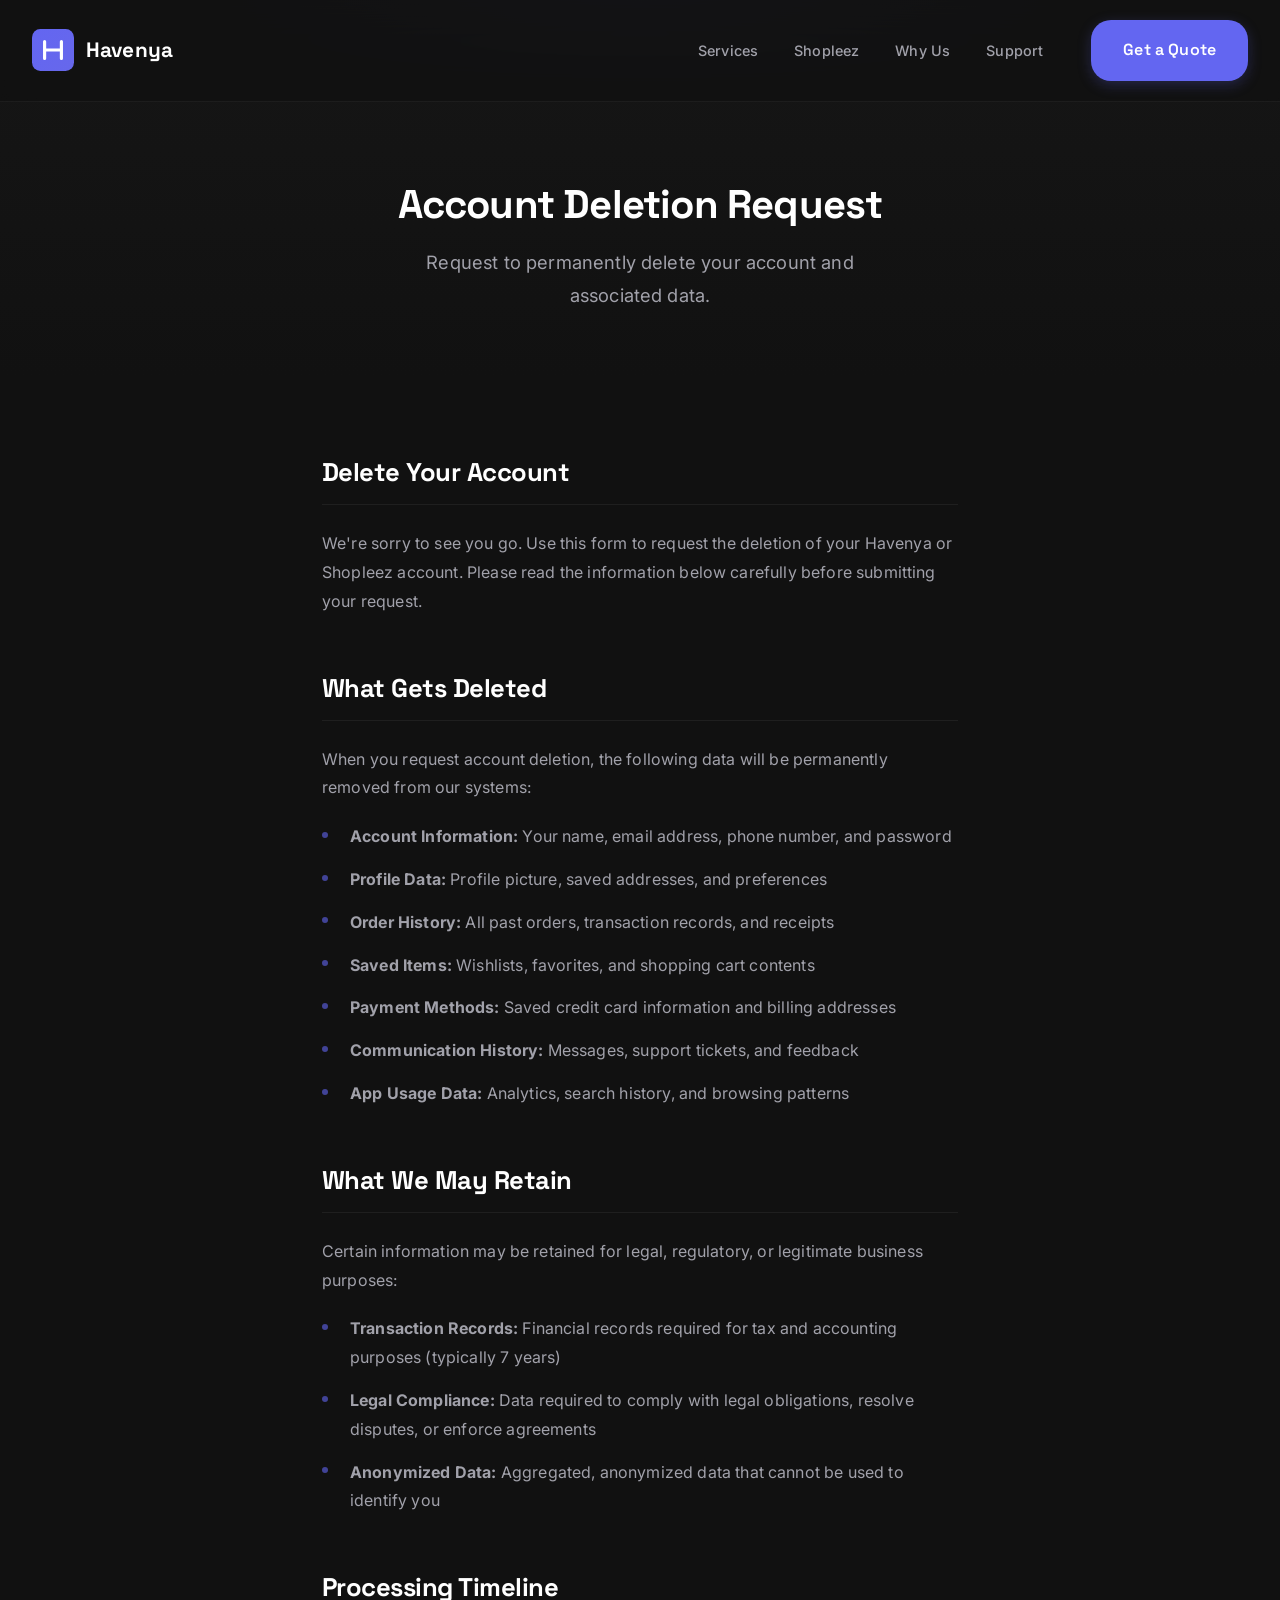
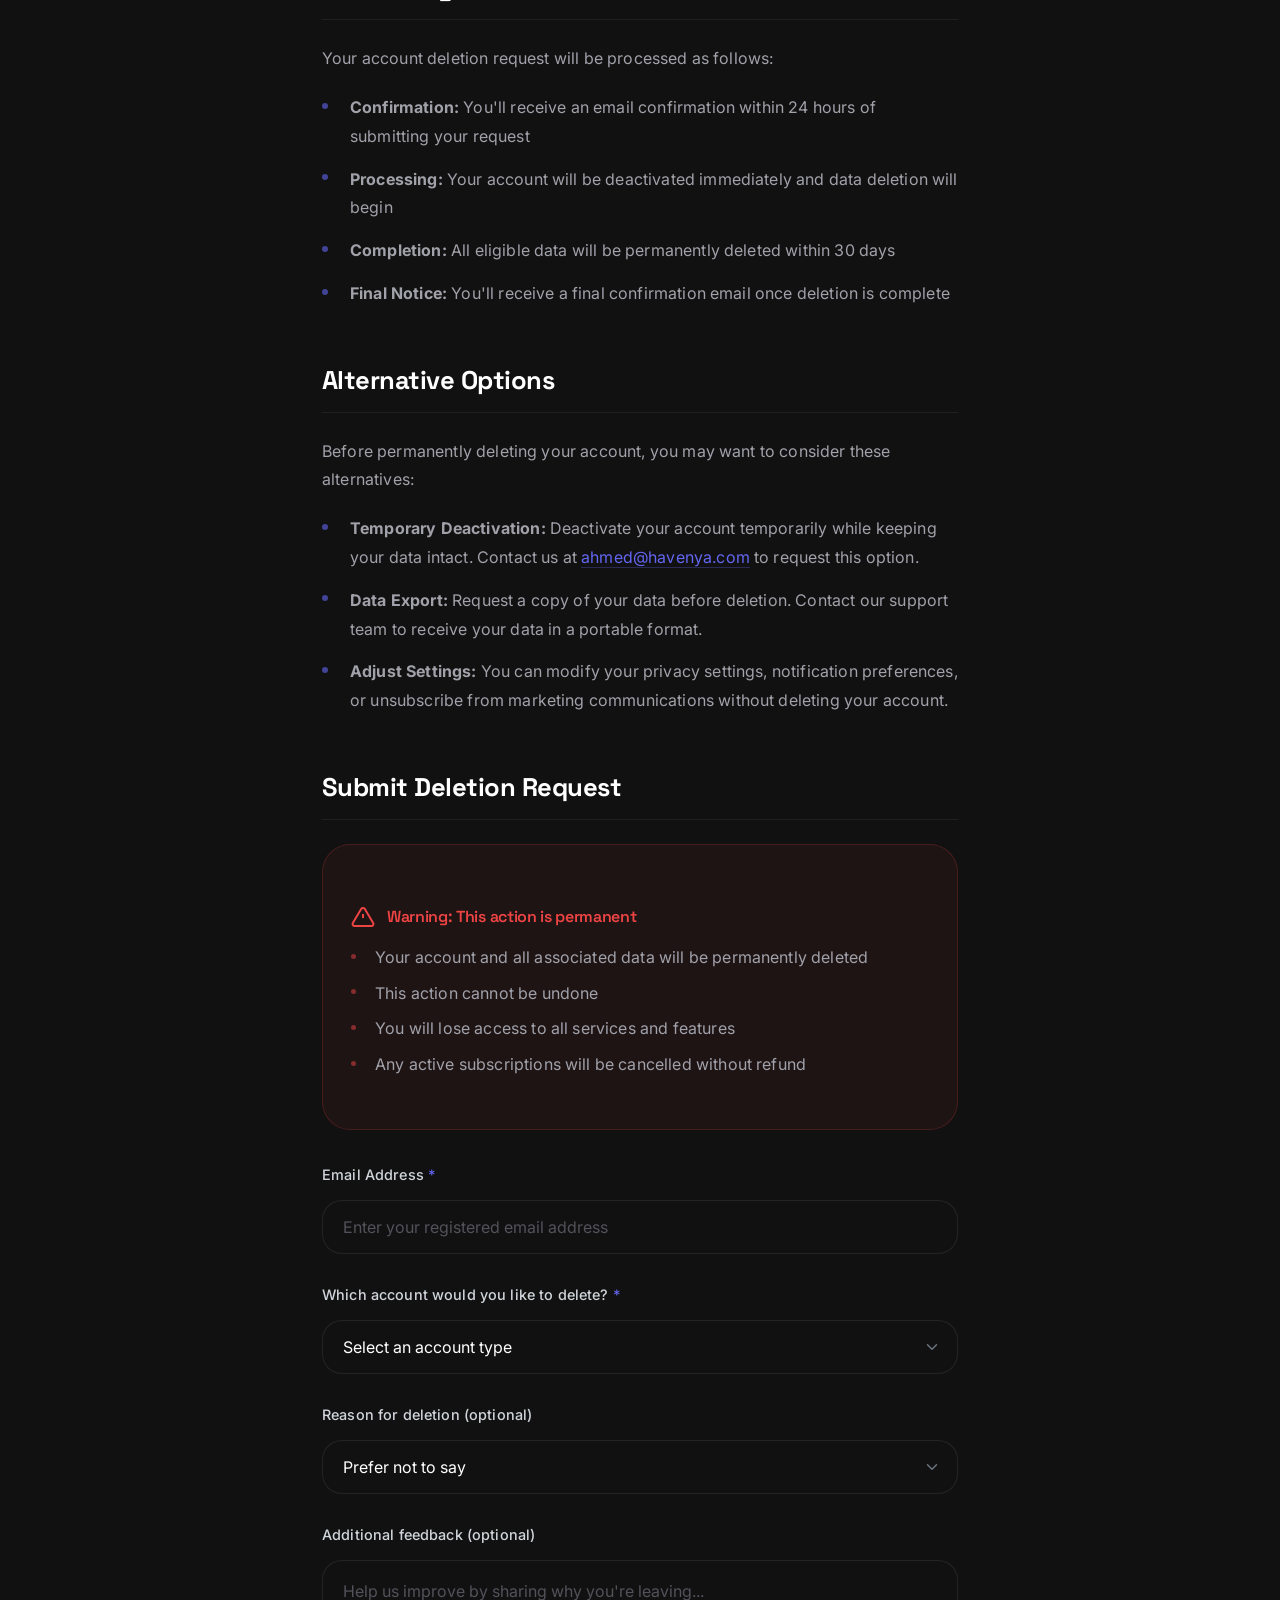
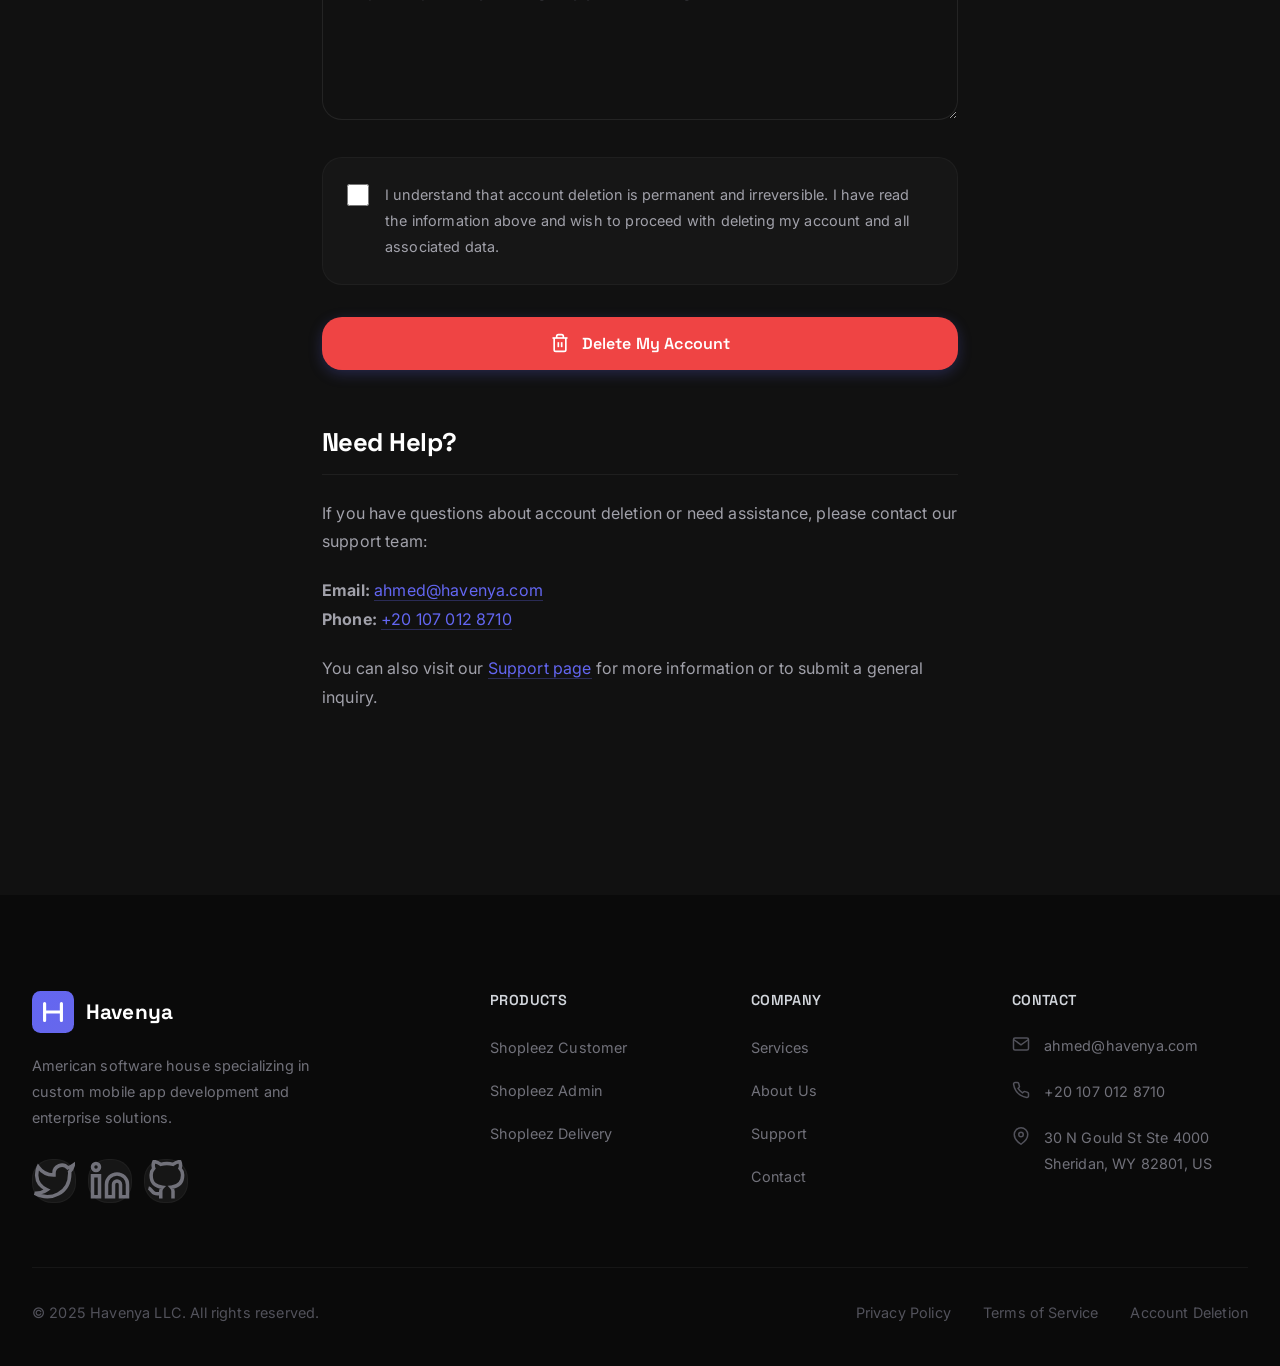
==== account-deletion.html @ 18d8fd51 "Initial commit: Havenya landing page - Homepage with hero, services, Shopleez showcase, testimonials" ====
<!DOCTYPE html>
<html lang="en">
<head>
  <meta charset="UTF-8">
  <meta name="viewport" content="width=device-width, initial-scale=1.0">
  <meta http-equiv="X-UA-Compatible" content="IE=edge">

  <!-- Primary Meta Tags -->
  <title>Account Deletion - Havenya LLC</title>
  <meta name="title" content="Account Deletion - Havenya LLC">
  <meta name="description" content="Request deletion of your Havenya or Shopleez account. Learn what data will be deleted and how to submit your request.">
  <meta name="robots" content="index, follow">

  <!-- Open Graph / Facebook -->
  <meta property="og:type" content="website">
  <meta property="og:url" content="https://havenya.com/account-deletion.html">
  <meta property="og:title" content="Account Deletion - Havenya LLC">
  <meta property="og:description" content="Request deletion of your Havenya or Shopleez account.">

  <!-- Favicon -->
  <link rel="icon" type="image/svg+xml" href="data:image/svg+xml,<svg xmlns='http://www.w3.org/2000/svg' viewBox='0 0 100 100'><text y='.9em' font-size='90'>H</text></svg>">

  <!-- Fonts -->
  <link rel="preconnect" href="https://fonts.googleapis.com">
  <link rel="preconnect" href="https://fonts.gstatic.com" crossorigin>
  <link href="https://fonts.googleapis.com/css2?family=Inter:wght@400;500;600&family=Space+Grotesk:wght@500;600;700&display=swap" rel="stylesheet">

  <!-- Stylesheets -->
  <link rel="stylesheet" href="css/styles.css">
  <link rel="stylesheet" href="css/responsive.css">
</head>
<body>
  <!-- Navigation -->
  <nav class="navbar" role="navigation" aria-label="Main navigation">
    <div class="container">
      <a href="/" class="navbar-logo" aria-label="Havenya Home">
        <svg viewBox="0 0 40 40" fill="none" xmlns="http://www.w3.org/2000/svg" aria-hidden="true">
          <rect width="40" height="40" rx="8" fill="url(#logo-gradient)"/>
          <path d="M12 12V28M12 20H28M28 12V28" stroke="white" stroke-width="3" stroke-linecap="round"/>
          <defs>
            <linearGradient id="logo-gradient" x1="0" y1="0" x2="40" y2="40">
              <stop stop-color="#6366f1"/>
              <stop offset="1" stop-color="#f59e0b"/>
            </linearGradient>
          </defs>
        </svg>
        Havenya
      </a>

      <button class="navbar-toggle" aria-label="Toggle menu" aria-expanded="false">
        <span></span>
        <span></span>
        <span></span>
      </button>

      <div class="navbar-menu">
        <ul class="navbar-links">
          <li><a href="index.html#services" class="navbar-link">Services</a></li>
          <li><a href="index.html#shopleez" class="navbar-link">Shopleez</a></li>
          <li><a href="index.html#why-havenya" class="navbar-link">Why Us</a></li>
          <li><a href="support.html" class="navbar-link">Support</a></li>
        </ul>
        <a href="support.html#contact-form" class="btn btn-primary">Get a Quote</a>
      </div>
    </div>
  </nav>

  <!-- Page Header -->
  <header class="page-header">
    <div class="container">
      <h1>Account Deletion Request</h1>
      <p>Request to permanently delete your account and associated data.</p>
    </div>
  </header>

  <!-- Content -->
  <main class="content-page">
    <div class="container" style="max-width: 700px;">
      <section class="content-section">
        <h2>Delete Your Account</h2>
        <p>We're sorry to see you go. Use this form to request the deletion of your Havenya or Shopleez account. Please read the information below carefully before submitting your request.</p>
      </section>

      <section class="content-section">
        <h2>What Gets Deleted</h2>
        <p>When you request account deletion, the following data will be permanently removed from our systems:</p>
        <ul>
          <li><strong>Account Information:</strong> Your name, email address, phone number, and password</li>
          <li><strong>Profile Data:</strong> Profile picture, saved addresses, and preferences</li>
          <li><strong>Order History:</strong> All past orders, transaction records, and receipts</li>
          <li><strong>Saved Items:</strong> Wishlists, favorites, and shopping cart contents</li>
          <li><strong>Payment Methods:</strong> Saved credit card information and billing addresses</li>
          <li><strong>Communication History:</strong> Messages, support tickets, and feedback</li>
          <li><strong>App Usage Data:</strong> Analytics, search history, and browsing patterns</li>
        </ul>
      </section>

      <section class="content-section">
        <h2>What We May Retain</h2>
        <p>Certain information may be retained for legal, regulatory, or legitimate business purposes:</p>
        <ul>
          <li><strong>Transaction Records:</strong> Financial records required for tax and accounting purposes (typically 7 years)</li>
          <li><strong>Legal Compliance:</strong> Data required to comply with legal obligations, resolve disputes, or enforce agreements</li>
          <li><strong>Anonymized Data:</strong> Aggregated, anonymized data that cannot be used to identify you</li>
        </ul>
      </section>

      <section class="content-section">
        <h2>Processing Timeline</h2>
        <p>Your account deletion request will be processed as follows:</p>
        <ul>
          <li><strong>Confirmation:</strong> You'll receive an email confirmation within 24 hours of submitting your request</li>
          <li><strong>Processing:</strong> Your account will be deactivated immediately and data deletion will begin</li>
          <li><strong>Completion:</strong> All eligible data will be permanently deleted within 30 days</li>
          <li><strong>Final Notice:</strong> You'll receive a final confirmation email once deletion is complete</li>
        </ul>
      </section>

      <section class="content-section">
        <h2>Alternative Options</h2>
        <p>Before permanently deleting your account, you may want to consider these alternatives:</p>
        <ul>
          <li><strong>Temporary Deactivation:</strong> Deactivate your account temporarily while keeping your data intact. Contact us at <a href="mailto:ahmed@havenya.com">ahmed@havenya.com</a> to request this option.</li>
          <li><strong>Data Export:</strong> Request a copy of your data before deletion. Contact our support team to receive your data in a portable format.</li>
          <li><strong>Adjust Settings:</strong> You can modify your privacy settings, notification preferences, or unsubscribe from marketing communications without deleting your account.</li>
        </ul>
      </section>

      <!-- Deletion Request Form -->
      <section class="content-section">
        <h2>Submit Deletion Request</h2>

        <div class="form-success" id="deletion-success">
          <svg viewBox="0 0 24 24" fill="none" stroke="currentColor" stroke-width="2" style="width: 48px; height: 48px; margin: 0 auto 1rem;">
            <path d="M22 11.08V12a10 10 0 1 1-5.93-9.14"/>
            <polyline points="22 4 12 14.01 9 11.01"/>
          </svg>
          <h3>Request Submitted Successfully</h3>
          <p>We've received your account deletion request. You'll receive a confirmation email within 24 hours. Your data will be permanently deleted within 30 days.</p>
        </div>

        <form id="deletion-form" action="https://formspree.io/f/your-form-id" method="POST">
          <input type="hidden" name="form_type" value="account_deletion">

          <div class="deletion-warning">
            <h3>
              <svg viewBox="0 0 24 24" fill="none" stroke="currentColor" stroke-width="2" style="width: 24px; height: 24px;" aria-hidden="true">
                <path d="M10.29 3.86L1.82 18a2 2 0 0 0 1.71 3h16.94a2 2 0 0 0 1.71-3L13.71 3.86a2 2 0 0 0-3.42 0z"/>
                <line x1="12" y1="9" x2="12" y2="13"/><line x1="12" y1="17" x2="12.01" y2="17"/>
              </svg>
              Warning: This action is permanent
            </h3>
            <ul>
              <li>Your account and all associated data will be permanently deleted</li>
              <li>This action cannot be undone</li>
              <li>You will lose access to all services and features</li>
              <li>Any active subscriptions will be cancelled without refund</li>
            </ul>
          </div>

          <div class="form-group">
            <label for="deletion-email" class="form-label required">Email Address</label>
            <input type="email" id="deletion-email" name="email" class="form-input" placeholder="Enter your registered email address" required>
            <span class="form-error">Please enter your registered email address</span>
          </div>

          <div class="form-group">
            <label for="deletion-app" class="form-label required">Which account would you like to delete?</label>
            <select id="deletion-app" name="account_type" class="form-select" required>
              <option value="" disabled selected>Select an account type</option>
              <option value="shopleez-customer">Shopleez Customer App</option>
              <option value="shopleez-admin">Shopleez Admin App</option>
              <option value="shopleez-delivery">Shopleez Delivery App</option>
              <option value="all-shopleez">All Shopleez Apps</option>
              <option value="havenya-account">Havenya Client Account</option>
            </select>
            <span class="form-error">Please select an account type</span>
          </div>

          <div class="form-group">
            <label for="deletion-reason" class="form-label">Reason for deletion (optional)</label>
            <select id="deletion-reason" name="reason" class="form-select">
              <option value="" selected>Prefer not to say</option>
              <option value="no-longer-use">I no longer use the service</option>
              <option value="privacy-concerns">Privacy concerns</option>
              <option value="found-alternative">Found a better alternative</option>
              <option value="too-many-emails">Receiving too many emails</option>
              <option value="difficult-to-use">App is difficult to use</option>
              <option value="other">Other reason</option>
            </select>
          </div>

          <div class="form-group">
            <label for="deletion-feedback" class="form-label">Additional feedback (optional)</label>
            <textarea id="deletion-feedback" name="feedback" class="form-textarea" placeholder="Help us improve by sharing why you're leaving..."></textarea>
          </div>

          <div class="deletion-checkbox">
            <input type="checkbox" id="confirm-deletion" name="confirm" required>
            <label for="confirm-deletion">I understand that account deletion is permanent and irreversible. I have read the information above and wish to proceed with deleting my account and all associated data.</label>
          </div>

          <button type="submit" class="btn btn-primary" style="width: 100%; background: var(--color-error);">
            <svg viewBox="0 0 24 24" fill="none" stroke="currentColor" stroke-width="2" style="width: 20px; height: 20px;" aria-hidden="true">
              <polyline points="3 6 5 6 21 6"/><path d="M19 6v14a2 2 0 0 1-2 2H7a2 2 0 0 1-2-2V6m3 0V4a2 2 0 0 1 2-2h4a2 2 0 0 1 2 2v2"/>
              <line x1="10" y1="11" x2="10" y2="17"/><line x1="14" y1="11" x2="14" y2="17"/>
            </svg>
            Delete My Account
          </button>
        </form>
      </section>

      <section class="content-section">
        <h2>Need Help?</h2>
        <p>If you have questions about account deletion or need assistance, please contact our support team:</p>
        <p>
          <strong>Email:</strong> <a href="mailto:ahmed@havenya.com">ahmed@havenya.com</a><br>
          <strong>Phone:</strong> <a href="tel:+201070128710">+20 107 012 8710</a>
        </p>
        <p>You can also visit our <a href="support.html">Support page</a> for more information or to submit a general inquiry.</p>
      </section>
    </div>
  </main>

  <!-- Footer -->
  <footer class="footer" role="contentinfo">
    <div class="container">
      <div class="footer-grid">
        <div class="footer-brand">
          <a href="/" class="navbar-logo">
            <svg viewBox="0 0 40 40" fill="none" xmlns="http://www.w3.org/2000/svg" aria-hidden="true">
              <rect width="40" height="40" rx="8" fill="url(#footer-logo-gradient5)"/>
              <path d="M12 12V28M12 20H28M28 12V28" stroke="white" stroke-width="3" stroke-linecap="round"/>
              <defs>
                <linearGradient id="footer-logo-gradient5" x1="0" y1="0" x2="40" y2="40">
                  <stop stop-color="#6366f1"/>
                  <stop offset="1" stop-color="#f59e0b"/>
                </linearGradient>
              </defs>
            </svg>
            Havenya
          </a>
          <p>American software house specializing in custom mobile app development and enterprise solutions.</p>
          <div class="footer-social">
            <a href="https://twitter.com/havenya" aria-label="Twitter" target="_blank" rel="noopener noreferrer">
              <svg viewBox="0 0 24 24" fill="none" stroke="currentColor" stroke-width="2" aria-hidden="true">
                <path d="M23 3a10.9 10.9 0 0 1-3.14 1.53 4.48 4.48 0 0 0-7.86 3v1A10.66 10.66 0 0 1 3 4s-4 9 5 13a11.64 11.64 0 0 1-7 2c9 5 20 0 20-11.5a4.5 4.5 0 0 0-.08-.83A7.72 7.72 0 0 0 23 3z"/>
              </svg>
            </a>
            <a href="https://linkedin.com/company/havenya" aria-label="LinkedIn" target="_blank" rel="noopener noreferrer">
              <svg viewBox="0 0 24 24" fill="none" stroke="currentColor" stroke-width="2" aria-hidden="true">
                <path d="M16 8a6 6 0 0 1 6 6v7h-4v-7a2 2 0 0 0-2-2 2 2 0 0 0-2 2v7h-4v-7a6 6 0 0 1 6-6z"/>
                <rect x="2" y="9" width="4" height="12"/><circle cx="4" cy="4" r="2"/>
              </svg>
            </a>
            <a href="https://github.com/havenya" aria-label="GitHub" target="_blank" rel="noopener noreferrer">
              <svg viewBox="0 0 24 24" fill="none" stroke="currentColor" stroke-width="2" aria-hidden="true">
                <path d="M9 19c-5 1.5-5-2.5-7-3m14 6v-3.87a3.37 3.37 0 0 0-.94-2.61c3.14-.35 6.44-1.54 6.44-7A5.44 5.44 0 0 0 20 4.77 5.07 5.07 0 0 0 19.91 1S18.73.65 16 2.48a13.38 13.38 0 0 0-7 0C6.27.65 5.09 1 5.09 1A5.07 5.07 0 0 0 5 4.77a5.44 5.44 0 0 0-1.5 3.78c0 5.42 3.3 6.61 6.44 7A3.37 3.37 0 0 0 9 18.13V22"/>
              </svg>
            </a>
          </div>
        </div>

        <div class="footer-column">
          <h4>Products</h4>
          <ul class="footer-links">
            <li><a href="index.html#shopleez">Shopleez Customer</a></li>
            <li><a href="index.html#shopleez">Shopleez Admin</a></li>
            <li><a href="index.html#shopleez">Shopleez Delivery</a></li>
          </ul>
        </div>

        <div class="footer-column">
          <h4>Company</h4>
          <ul class="footer-links">
            <li><a href="index.html#services">Services</a></li>
            <li><a href="index.html#why-havenya">About Us</a></li>
            <li><a href="support.html">Support</a></li>
            <li><a href="support.html#contact-form">Contact</a></li>
          </ul>
        </div>

        <div class="footer-column">
          <h4>Contact</h4>
          <div class="footer-contact-item">
            <svg viewBox="0 0 24 24" fill="none" stroke="currentColor" stroke-width="2" aria-hidden="true">
              <path d="M4 4h16c1.1 0 2 .9 2 2v12c0 1.1-.9 2-2 2H4c-1.1 0-2-.9-2-2V6c0-1.1.9-2 2-2z"/>
              <polyline points="22,6 12,13 2,6"/>
            </svg>
            <a href="mailto:ahmed@havenya.com">ahmed@havenya.com</a>
          </div>
          <div class="footer-contact-item">
            <svg viewBox="0 0 24 24" fill="none" stroke="currentColor" stroke-width="2" aria-hidden="true">
              <path d="M22 16.92v3a2 2 0 0 1-2.18 2 19.79 19.79 0 0 1-8.63-3.07 19.5 19.5 0 0 1-6-6 19.79 19.79 0 0 1-3.07-8.67A2 2 0 0 1 4.11 2h3a2 2 0 0 1 2 1.72 12.84 12.84 0 0 0 .7 2.81 2 2 0 0 1-.45 2.11L8.09 9.91a16 16 0 0 0 6 6l1.27-1.27a2 2 0 0 1 2.11-.45 12.84 12.84 0 0 0 2.81.7A2 2 0 0 1 22 16.92z"/>
            </svg>
            <a href="tel:+201070128710">+20 107 012 8710</a>
          </div>
          <div class="footer-contact-item">
            <svg viewBox="0 0 24 24" fill="none" stroke="currentColor" stroke-width="2" aria-hidden="true">
              <path d="M21 10c0 7-9 13-9 13s-9-6-9-13a9 9 0 0 1 18 0z"/>
              <circle cx="12" cy="10" r="3"/>
            </svg>
            <span>30 N Gould St Ste 4000<br>Sheridan, WY 82801, US</span>
          </div>
        </div>
      </div>

      <div class="footer-bottom">
        <p class="footer-copyright">&copy; 2025 Havenya LLC. All rights reserved.</p>
        <div class="footer-legal">
          <a href="privacy-policy.html">Privacy Policy</a>
          <a href="terms-of-service.html">Terms of Service</a>
          <a href="account-deletion.html">Account Deletion</a>
        </div>
      </div>
    </div>
  </footer>

  <!-- JavaScript -->
  <script src="js/main.js"></script>
</body>
</html>
---- css/styles.css ----
/* ========================================
   Havenya Landing Page - Main Stylesheet
   ======================================== */

/* ----------------------------------------
   CSS Custom Properties (Design System)
   ---------------------------------------- */
:root {
  /* Colors - Dark Theme */
  --color-primary: #111111;
  --color-primary-light: #1a1a1a;
  --color-primary-dark: #0a0a0a;
  --color-surface: #161616;
  --color-surface-elevated: #1e1e1e;
  --color-accent: #6366f1;
  --color-accent-hover: #4f46e5;
  --color-secondary: #f59e0b;
  --color-secondary-hover: #d97706;
  --color-white: #ffffff;
  --color-gray-100: #f3f4f6;
  --color-gray-200: #e5e7eb;
  --color-gray-300: #d1d5db;
  --color-gray-400: #a1a1aa;
  --color-gray-500: #71717a;
  --color-gray-600: #52525b;
  --color-gray-700: #3f3f46;
  --color-gray-800: #27272a;
  --color-success: #10b981;
  --color-error: #ef4444;

  /* Typography */
  --font-heading: 'Space Grotesk', sans-serif;
  --font-body: 'Inter', sans-serif;

  /* Font Sizes - Slightly larger for readability */
  --text-xs: 0.8rem;
  --text-sm: 0.9rem;
  --text-base: 1rem;
  --text-lg: 1.15rem;
  --text-xl: 1.3rem;
  --text-2xl: 1.6rem;
  --text-3xl: 2rem;
  --text-4xl: 2.5rem;
  --text-5xl: 3.25rem;
  --text-6xl: 4rem;

  /* Spacing - More generous */
  --spacing-xs: 0.375rem;
  --spacing-sm: 0.75rem;
  --spacing-md: 1.25rem;
  --spacing-lg: 1.75rem;
  --spacing-xl: 2.5rem;
  --spacing-2xl: 4rem;
  --spacing-3xl: 5.5rem;
  --spacing-4xl: 8rem;
  --spacing-5xl: 10rem;

  /* Border Radius - Softer curves */
  --radius-sm: 0.375rem;
  --radius-md: 0.75rem;
  --radius-lg: 1.25rem;
  --radius-xl: 1.75rem;
  --radius-2xl: 2rem;
  --radius-full: 9999px;

  /* Shadows - Softer, more subtle */
  --shadow-sm: 0 1px 3px 0 rgb(0 0 0 / 0.1);
  --shadow-md: 0 4px 12px -2px rgb(0 0 0 / 0.15);
  --shadow-lg: 0 12px 24px -4px rgb(0 0 0 / 0.2);
  --shadow-xl: 0 24px 48px -8px rgb(0 0 0 / 0.25);
  --shadow-glow: 0 0 60px rgba(99, 102, 241, 0.25);
  --shadow-glow-secondary: 0 0 60px rgba(245, 158, 11, 0.2);

  /* Transitions */
  --transition-fast: 150ms ease;
  --transition-base: 300ms cubic-bezier(0.4, 0, 0.2, 1);
  --transition-slow: 500ms cubic-bezier(0.4, 0, 0.2, 1);

  /* Container */
  --container-max: 1280px;
  --container-padding: 2rem;

  /* Line Heights */
  --leading-tight: 1.25;
  --leading-normal: 1.6;
  --leading-relaxed: 1.8;
}

/* ----------------------------------------
   Reset & Base Styles
   ---------------------------------------- */
*, *::before, *::after {
  box-sizing: border-box;
  margin: 0;
  padding: 0;
}

html {
  scroll-behavior: smooth;
  font-size: 16px;
}

body {
  font-family: var(--font-body);
  font-size: var(--text-base);
  line-height: var(--leading-relaxed);
  color: var(--color-gray-200);
  background-color: var(--color-primary);
  -webkit-font-smoothing: antialiased;
  -moz-osx-font-smoothing: grayscale;
  letter-spacing: 0.01em;
}

img {
  max-width: 100%;
  height: auto;
  display: block;
}

a {
  color: var(--color-accent);
  text-decoration: none;
  transition: color var(--transition-base);
}

a:hover {
  color: var(--color-accent-hover);
}

ul, ol {
  list-style: none;
}

button {
  cursor: pointer;
  font-family: inherit;
  border: none;
  background: none;
}

input, textarea, select {
  font-family: inherit;
  font-size: inherit;
}

h1, h2, h3, h4, h5, h6 {
  font-family: var(--font-heading);
  font-weight: 700;
  line-height: var(--leading-tight);
  color: var(--color-white);
  letter-spacing: -0.02em;
}

/* ----------------------------------------
   Utility Classes
   ---------------------------------------- */
.container {
  width: 100%;
  max-width: var(--container-max);
  margin: 0 auto;
  padding: 0 var(--container-padding);
}

.section {
  padding: var(--spacing-5xl) 0;
  position: relative;
}

.section-dark {
  background-color: var(--color-primary-dark);
}

.section-light {
  background-color: var(--color-surface);
}

.section-gradient {
  background: linear-gradient(180deg, var(--color-primary) 0%, var(--color-surface) 100%);
}

.text-center {
  text-align: center;
}

.text-gradient {
  background: linear-gradient(135deg, var(--color-accent), var(--color-secondary));
  -webkit-background-clip: text;
  -webkit-text-fill-color: transparent;
  background-clip: text;
}

.visually-hidden {
  position: absolute;
  width: 1px;
  height: 1px;
  padding: 0;
  margin: -1px;
  overflow: hidden;
  clip: rect(0, 0, 0, 0);
  white-space: nowrap;
  border: 0;
}

/* ----------------------------------------
   Buttons
   ---------------------------------------- */
.btn {
  display: inline-flex;
  align-items: center;
  justify-content: center;
  gap: var(--spacing-sm);
  padding: 1rem 2rem;
  font-family: var(--font-heading);
  font-size: var(--text-base);
  font-weight: 600;
  border-radius: var(--radius-lg);
  transition: all var(--transition-base);
  white-space: nowrap;
  letter-spacing: 0.01em;
}

.btn-primary {
  background: var(--color-accent);
  color: var(--color-white);
  box-shadow: 0 4px 14px rgba(99, 102, 241, 0.25);
}

.btn-primary:hover {
  background: var(--color-accent-hover);
  color: var(--color-white);
  transform: translateY(-3px);
  box-shadow: var(--shadow-glow);
}

.btn-secondary {
  background: rgba(255, 255, 255, 0.03);
  color: var(--color-gray-300);
  border: 1.5px solid var(--color-gray-700);
}

.btn-secondary:hover {
  border-color: var(--color-accent);
  color: var(--color-white);
  background: rgba(99, 102, 241, 0.05);
}

.btn-cta {
  background: linear-gradient(135deg, var(--color-accent), var(--color-secondary));
  color: var(--color-white);
  padding: 1.125rem 2.5rem;
  font-size: var(--text-lg);
  box-shadow: 0 8px 24px rgba(99, 102, 241, 0.3);
}

.btn-cta:hover {
  transform: translateY(-3px);
  box-shadow: 0 12px 32px rgba(99, 102, 241, 0.4);
  color: var(--color-white);
}

.btn-sm {
  padding: 0.625rem 1.25rem;
  font-size: var(--text-sm);
}

.btn-lg {
  padding: 1.25rem 3rem;
  font-size: var(--text-lg);
}

/* ----------------------------------------
   Navigation
   ---------------------------------------- */
.navbar {
  position: fixed;
  top: 0;
  left: 0;
  right: 0;
  z-index: 1000;
  padding: 1.25rem 0;
  background: rgba(17, 17, 17, 0.75);
  backdrop-filter: blur(20px);
  -webkit-backdrop-filter: blur(20px);
  border-bottom: 1px solid rgba(255, 255, 255, 0.05);
  transition: all var(--transition-base);
}

.navbar.scrolled {
  padding: 0.875rem 0;
  background: rgba(17, 17, 17, 0.92);
  box-shadow: 0 4px 30px rgba(0, 0, 0, 0.3);
}

.navbar .container {
  display: flex;
  align-items: center;
  justify-content: space-between;
}

.navbar-logo {
  display: flex;
  align-items: center;
  gap: 0.75rem;
  font-family: var(--font-heading);
  font-size: var(--text-xl);
  font-weight: 700;
  color: var(--color-white);
}

.navbar-logo:hover {
  color: var(--color-white);
}

.navbar-logo svg {
  width: 42px;
  height: 42px;
}

.navbar-menu {
  display: flex;
  align-items: center;
  gap: 3rem;
}

.navbar-links {
  display: flex;
  align-items: center;
  gap: 2.25rem;
}

.navbar-link {
  color: var(--color-gray-400);
  font-weight: 500;
  font-size: var(--text-sm);
  transition: color var(--transition-base);
  letter-spacing: 0.01em;
}

.navbar-link:hover {
  color: var(--color-white);
}

.navbar-toggle {
  display: none;
  flex-direction: column;
  gap: 5px;
  padding: var(--spacing-sm);
}

.navbar-toggle span {
  display: block;
  width: 24px;
  height: 2px;
  background: var(--color-white);
  transition: all var(--transition-base);
}

.navbar-toggle.active span:nth-child(1) {
  transform: rotate(45deg) translate(5px, 5px);
}

.navbar-toggle.active span:nth-child(2) {
  opacity: 0;
}

.navbar-toggle.active span:nth-child(3) {
  transform: rotate(-45deg) translate(5px, -5px);
}

/* ----------------------------------------
   Hero Section
   ---------------------------------------- */
.hero {
  min-height: 100vh;
  display: flex;
  align-items: center;
  padding-top: 100px;
  padding-bottom: var(--spacing-4xl);
  position: relative;
  overflow: hidden;
}

.hero::before {
  content: '';
  position: absolute;
  top: 0;
  left: 0;
  right: 0;
  bottom: 0;
  background: radial-gradient(ellipse 80% 60% at 50% -20%, rgba(99, 102, 241, 0.12) 0%, transparent 60%),
              radial-gradient(ellipse 60% 50% at 80% 50%, rgba(99, 102, 241, 0.08) 0%, transparent 50%),
              radial-gradient(ellipse 60% 50% at 20% 80%, rgba(245, 158, 11, 0.06) 0%, transparent 50%);
  pointer-events: none;
}

.hero .container {
  position: relative;
  z-index: 1;
}

.hero-content {
  max-width: 900px;
  margin: 0 auto;
  text-align: center;
}

.hero-badge {
  display: inline-flex;
  align-items: center;
  gap: 0.625rem;
  padding: 0.625rem 1.25rem;
  background: rgba(99, 102, 241, 0.08);
  border: 1px solid rgba(99, 102, 241, 0.2);
  border-radius: var(--radius-full);
  font-size: var(--text-sm);
  color: var(--color-accent);
  margin-bottom: 2rem;
  font-weight: 500;
}

.hero-title {
  font-size: var(--text-5xl);
  margin-bottom: 1.75rem;
  letter-spacing: -0.03em;
  line-height: 1.1;
}

.hero-subtitle {
  font-size: var(--text-xl);
  color: var(--color-gray-400);
  margin-bottom: 3rem;
  max-width: 650px;
  margin-left: auto;
  margin-right: auto;
  line-height: var(--leading-relaxed);
}

.hero-buttons {
  display: flex;
  gap: 1.25rem;
  justify-content: center;
  flex-wrap: wrap;
}

.hero-stats {
  display: flex;
  justify-content: center;
  gap: 5rem;
  margin-top: 5rem;
  padding-top: 3rem;
  border-top: 1px solid rgba(255, 255, 255, 0.06);
}

.hero-stat {
  text-align: center;
}

.hero-stat-value {
  font-family: var(--font-heading);
  font-size: var(--text-4xl);
  font-weight: 700;
  color: var(--color-white);
  letter-spacing: -0.02em;
}

.hero-stat-label {
  font-size: var(--text-sm);
  color: var(--color-gray-500);
  margin-top: 0.5rem;
  font-weight: 500;
}

/* ----------------------------------------
   Section Headers
   ---------------------------------------- */
.section-header {
  text-align: center;
  max-width: 750px;
  margin: 0 auto 5rem;
}

.section-label {
  display: inline-block;
  font-size: var(--text-xs);
  font-weight: 600;
  text-transform: uppercase;
  letter-spacing: 0.15em;
  color: var(--color-accent);
  margin-bottom: 1.25rem;
  padding: 0.5rem 1rem;
  background: rgba(99, 102, 241, 0.08);
  border-radius: var(--radius-full);
}

.section-title {
  font-size: var(--text-4xl);
  margin-bottom: 1.5rem;
  letter-spacing: -0.02em;
}

.section-description {
  font-size: var(--text-lg);
  color: var(--color-gray-400);
  line-height: var(--leading-relaxed);
  max-width: 600px;
  margin: 0 auto;
}

/* ----------------------------------------
   Services Section
   ---------------------------------------- */
.services-grid {
  display: grid;
  grid-template-columns: repeat(3, 1fr);
  gap: 2rem;
}

.service-card {
  background: var(--color-surface);
  border-radius: var(--radius-xl);
  padding: 2.5rem;
  border: 1px solid rgba(255, 255, 255, 0.04);
  transition: all var(--transition-base);
}

.service-card:hover {
  transform: translateY(-8px);
  border-color: rgba(99, 102, 241, 0.2);
  box-shadow: 0 24px 48px -12px rgba(0, 0, 0, 0.4);
  background: var(--color-surface-elevated);
}

.service-icon {
  width: 64px;
  height: 64px;
  display: flex;
  align-items: center;
  justify-content: center;
  background: linear-gradient(135deg, var(--color-accent), var(--color-secondary));
  border-radius: var(--radius-lg);
  margin-bottom: 1.75rem;
  box-shadow: 0 8px 24px rgba(99, 102, 241, 0.25);
}

.service-icon svg {
  width: 28px;
  height: 28px;
  color: var(--color-white);
}

.service-title {
  font-size: var(--text-xl);
  margin-bottom: 1rem;
}

.service-description {
  color: var(--color-gray-400);
  margin-bottom: 1.75rem;
  line-height: var(--leading-relaxed);
}

.service-features {
  display: flex;
  flex-direction: column;
  gap: 0.875rem;
}

.service-feature {
  display: flex;
  align-items: center;
  gap: 0.75rem;
  font-size: var(--text-sm);
  color: var(--color-gray-300);
}

.service-feature svg {
  width: 18px;
  height: 18px;
  color: var(--color-success);
  flex-shrink: 0;
}

/* ----------------------------------------
   Shopleez Section
   ---------------------------------------- */
.shopleez {
  background: linear-gradient(180deg, var(--color-primary) 0%, var(--color-primary-dark) 100%);
}

.shopleez-tabs {
  display: flex;
  justify-content: center;
  gap: 1rem;
  margin-bottom: 4rem;
  flex-wrap: wrap;
}

.shopleez-tab {
  padding: 1rem 2rem;
  background: var(--color-surface);
  border: 1px solid rgba(255, 255, 255, 0.06);
  border-radius: var(--radius-lg);
  color: var(--color-gray-400);
  font-weight: 500;
  font-size: var(--text-sm);
  transition: all var(--transition-base);
}

.shopleez-tab:hover {
  color: var(--color-white);
  border-color: rgba(99, 102, 241, 0.25);
  background: var(--color-surface-elevated);
}

.shopleez-tab.active {
  background: var(--color-accent);
  border-color: var(--color-accent);
  color: var(--color-white);
  box-shadow: 0 4px 20px rgba(99, 102, 241, 0.3);
}

.shopleez-content {
  display: none;
}

.shopleez-content.active {
  display: grid;
  grid-template-columns: 1fr 1.2fr;
  gap: 5rem;
  align-items: center;
}

.shopleez-mockup {
  position: relative;
  display: flex;
  justify-content: center;
}

.phone-mockup {
  width: 300px;
  height: 620px;
  background: linear-gradient(145deg, #252525, #1a1a1a);
  border-radius: 48px;
  padding: 14px;
  box-shadow: 0 40px 80px -20px rgba(0, 0, 0, 0.5);
  position: relative;
  border: 1px solid rgba(255, 255, 255, 0.06);
}

.phone-mockup::before {
  content: '';
  position: absolute;
  top: 22px;
  left: 50%;
  transform: translateX(-50%);
  width: 90px;
  height: 28px;
  background: var(--color-primary);
  border-radius: 20px;
}

.phone-screen {
  width: 100%;
  height: 100%;
  background: linear-gradient(135deg, var(--color-accent), #818cf8);
  border-radius: 38px;
  display: flex;
  align-items: center;
  justify-content: center;
  overflow: hidden;
}

.phone-screen-content {
  text-align: center;
  color: var(--color-white);
  padding: 2rem;
}

.phone-screen-content h4 {
  font-size: var(--text-xl);
  margin-bottom: 0.5rem;
  font-weight: 600;
}

.phone-screen-content p {
  font-size: var(--text-sm);
  opacity: 0.85;
}

.shopleez-info h3 {
  font-size: var(--text-3xl);
  margin-bottom: 1.25rem;
  letter-spacing: -0.02em;
}

.shopleez-info > p {
  color: var(--color-gray-400);
  margin-bottom: 2.5rem;
  font-size: var(--text-lg);
  line-height: var(--leading-relaxed);
}

.shopleez-features {
  display: flex;
  flex-direction: column;
  gap: 1.5rem;
}

.shopleez-feature {
  display: flex;
  align-items: flex-start;
  gap: 1.25rem;
}

.shopleez-feature-icon {
  width: 48px;
  height: 48px;
  display: flex;
  align-items: center;
  justify-content: center;
  background: rgba(99, 102, 241, 0.08);
  border-radius: var(--radius-lg);
  flex-shrink: 0;
}

.shopleez-feature-icon svg {
  width: 22px;
  height: 22px;
  color: var(--color-accent);
}

.shopleez-feature-text h4 {
  font-size: var(--text-base);
  margin-bottom: 0.375rem;
  font-weight: 600;
}

.shopleez-feature-text p {
  font-size: var(--text-sm);
  color: var(--color-gray-500);
  line-height: var(--leading-normal);
}

/* ----------------------------------------
   Why Havenya Section
   ---------------------------------------- */
.why-grid {
  display: grid;
  grid-template-columns: repeat(4, 1fr);
  gap: 2rem;
}

.why-card {
  text-align: center;
  padding: 2.5rem 1.5rem;
  background: var(--color-surface);
  border-radius: var(--radius-xl);
  border: 1px solid rgba(255, 255, 255, 0.04);
  transition: all var(--transition-base);
}

.why-card:hover {
  border-color: rgba(99, 102, 241, 0.15);
  transform: translateY(-4px);
}

.why-icon {
  width: 72px;
  height: 72px;
  display: flex;
  align-items: center;
  justify-content: center;
  background: rgba(99, 102, 241, 0.08);
  border-radius: var(--radius-xl);
  margin: 0 auto 1.5rem;
}

.why-icon svg {
  width: 32px;
  height: 32px;
  color: var(--color-accent);
}

.why-title {
  font-size: var(--text-lg);
  margin-bottom: 0.75rem;
  font-weight: 600;
}

.why-description {
  font-size: var(--text-sm);
  color: var(--color-gray-500);
  line-height: var(--leading-relaxed);
}

/* ----------------------------------------
   Testimonials Section
   ---------------------------------------- */
.testimonials-slider {
  max-width: 850px;
  margin: 0 auto;
  position: relative;
}

.testimonial {
  display: none;
  text-align: center;
  padding: 3rem 2rem;
}

.testimonial.active {
  display: block;
}

.testimonial-quote {
  font-size: var(--text-2xl);
  font-style: italic;
  color: var(--color-gray-200);
  margin-bottom: 2.5rem;
  line-height: 1.6;
  font-weight: 400;
}

.testimonial-quote::before {
  content: '"';
  font-size: 4rem;
  color: var(--color-accent);
  line-height: 0;
  vertical-align: bottom;
  opacity: 0.5;
}

.testimonial-author {
  display: flex;
  align-items: center;
  justify-content: center;
  gap: 1rem;
}

.testimonial-avatar {
  width: 56px;
  height: 56px;
  border-radius: 50%;
  background: linear-gradient(135deg, var(--color-accent), var(--color-secondary));
  display: flex;
  align-items: center;
  justify-content: center;
  font-family: var(--font-heading);
  font-weight: 700;
  font-size: var(--text-lg);
  color: var(--color-white);
}

.testimonial-info {
  text-align: left;
}

.testimonial-info h4 {
  font-size: var(--text-base);
  font-weight: 600;
}

.testimonial-info p {
  font-size: var(--text-sm);
  color: var(--color-gray-500);
  margin-top: 0.25rem;
}

.testimonials-dots {
  display: flex;
  justify-content: center;
  gap: 0.625rem;
  margin-top: 2.5rem;
}

.testimonial-dot {
  width: 10px;
  height: 10px;
  border-radius: 50%;
  background: var(--color-gray-700);
  transition: all var(--transition-base);
  cursor: pointer;
}

.testimonial-dot:hover {
  background: var(--color-gray-500);
}

.testimonial-dot.active {
  background: var(--color-accent);
  transform: scale(1.3);
}

/* ----------------------------------------
   Tech Stack Section
   ---------------------------------------- */
.tech-grid {
  display: grid;
  grid-template-columns: repeat(6, 1fr);
  gap: 1.25rem;
}

.tech-item {
  display: flex;
  flex-direction: column;
  align-items: center;
  gap: 0.875rem;
  padding: 1.75rem 1.25rem;
  background: var(--color-surface);
  border-radius: var(--radius-xl);
  border: 1px solid rgba(255, 255, 255, 0.04);
  transition: all var(--transition-base);
}

.tech-item:hover {
  border-color: rgba(99, 102, 241, 0.2);
  transform: translateY(-4px);
  background: var(--color-surface-elevated);
}

.tech-item svg {
  width: 44px;
  height: 44px;
  color: var(--color-gray-500);
  transition: color var(--transition-base);
}

.tech-item:hover svg {
  color: var(--color-accent);
}

.tech-item span {
  font-size: var(--text-sm);
  color: var(--color-gray-500);
  font-weight: 500;
}

/* ----------------------------------------
   CTA Banner Section
   ---------------------------------------- */
.cta-banner {
  background: linear-gradient(135deg, rgba(99, 102, 241, 0.06) 0%, rgba(245, 158, 11, 0.04) 100%);
  border-top: 1px solid rgba(99, 102, 241, 0.1);
  border-bottom: 1px solid rgba(99, 102, 241, 0.1);
  padding: 6rem 0;
}

.cta-content {
  text-align: center;
  max-width: 700px;
  margin: 0 auto;
}

.cta-title {
  font-size: var(--text-4xl);
  margin-bottom: 1.25rem;
  letter-spacing: -0.02em;
}

.cta-description {
  font-size: var(--text-lg);
  color: var(--color-gray-400);
  margin-bottom: 2.5rem;
  line-height: var(--leading-relaxed);
}

.cta-buttons {
  display: flex;
  gap: 1.25rem;
  justify-content: center;
  flex-wrap: wrap;
}

/* ----------------------------------------
   Footer
   ---------------------------------------- */
.footer {
  background: var(--color-primary-dark);
  padding: 6rem 0 2.5rem;
  margin-top: 2rem;
}

.footer-grid {
  display: grid;
  grid-template-columns: 2fr 1fr 1fr 1.2fr;
  gap: 4rem;
  margin-bottom: 4rem;
}

.footer-brand p {
  color: var(--color-gray-500);
  margin-top: 1.25rem;
  margin-bottom: 1.75rem;
  max-width: 280px;
  font-size: var(--text-sm);
  line-height: var(--leading-relaxed);
}

.footer-social {
  display: flex;
  gap: 0.75rem;
}

.footer-social a {
  width: 44px;
  height: 44px;
  display: flex;
  align-items: center;
  justify-content: center;
  background: var(--color-surface);
  border-radius: var(--radius-lg);
  color: var(--color-gray-500);
  transition: all var(--transition-base);
  border: 1px solid rgba(255, 255, 255, 0.04);
}

.footer-social a:hover {
  background: var(--color-accent);
  color: var(--color-white);
  border-color: var(--color-accent);
  transform: translateY(-2px);
}

.footer-column h4 {
  font-size: var(--text-sm);
  font-weight: 600;
  margin-bottom: 1.5rem;
  color: var(--color-gray-300);
  letter-spacing: 0.03em;
  text-transform: uppercase;
}

.footer-links {
  display: flex;
  flex-direction: column;
  gap: 0.875rem;
}

.footer-links a {
  color: var(--color-gray-500);
  font-size: var(--text-sm);
  transition: color var(--transition-base);
}

.footer-links a:hover {
  color: var(--color-white);
}

.footer-contact-item {
  display: flex;
  align-items: flex-start;
  gap: 0.875rem;
  margin-bottom: 1.25rem;
  color: var(--color-gray-500);
  font-size: var(--text-sm);
}

.footer-contact-item svg {
  width: 18px;
  height: 18px;
  flex-shrink: 0;
  margin-top: 2px;
  color: var(--color-gray-600);
}

.footer-contact-item a {
  color: var(--color-gray-500);
}

.footer-contact-item a:hover {
  color: var(--color-accent);
}

.footer-contact-item span {
  line-height: var(--leading-relaxed);
}

.footer-bottom {
  padding-top: 2rem;
  border-top: 1px solid rgba(255, 255, 255, 0.05);
  display: flex;
  justify-content: space-between;
  align-items: center;
  flex-wrap: wrap;
  gap: 1.5rem;
}

.footer-copyright {
  color: var(--color-gray-600);
  font-size: var(--text-sm);
}

.footer-legal {
  display: flex;
  gap: 2rem;
}

.footer-legal a {
  color: var(--color-gray-600);
  font-size: var(--text-sm);
  transition: color var(--transition-base);
}

.footer-legal a:hover {
  color: var(--color-gray-300);
}

/* ----------------------------------------
   Page Headers (for subpages)
   ---------------------------------------- */
.page-header {
  padding: calc(100px + 5rem) 0 4rem;
  background: linear-gradient(180deg, var(--color-surface) 0%, var(--color-primary) 100%);
  text-align: center;
  position: relative;
}

.page-header::before {
  content: '';
  position: absolute;
  top: 0;
  left: 0;
  right: 0;
  bottom: 0;
  background: radial-gradient(ellipse 60% 40% at 50% 0%, rgba(99, 102, 241, 0.08) 0%, transparent 60%);
  pointer-events: none;
}

.page-header .container {
  position: relative;
  z-index: 1;
}

.page-header h1 {
  font-size: var(--text-4xl);
  margin-bottom: 1rem;
  letter-spacing: -0.02em;
}

.page-header p {
  color: var(--color-gray-400);
  font-size: var(--text-lg);
  max-width: 500px;
  margin: 0 auto;
}

/* ----------------------------------------
   Content Pages (Privacy, Terms, etc.)
   ---------------------------------------- */
.content-page {
  padding: 5rem 0 6rem;
}

.content-page .container {
  max-width: 780px;
}

.content-section {
  margin-bottom: 3.5rem;
}

.content-section h2 {
  font-size: var(--text-2xl);
  margin-bottom: 1.5rem;
  color: var(--color-white);
  padding-bottom: 1rem;
  border-bottom: 1px solid rgba(255, 255, 255, 0.06);
}

.content-section h3 {
  font-size: var(--text-lg);
  margin-top: 2rem;
  margin-bottom: 1rem;
  color: var(--color-gray-200);
}

.content-section p {
  color: var(--color-gray-400);
  margin-bottom: 1.25rem;
  line-height: var(--leading-relaxed);
}

.content-section ul {
  list-style: none;
  padding-left: 0;
  margin-bottom: 1.5rem;
}

.content-section li {
  color: var(--color-gray-400);
  margin-bottom: 0.875rem;
  line-height: var(--leading-relaxed);
  padding-left: 1.75rem;
  position: relative;
}

.content-section li::before {
  content: '';
  position: absolute;
  left: 0;
  top: 0.6em;
  width: 6px;
  height: 6px;
  background: var(--color-accent);
  border-radius: 50%;
  opacity: 0.6;
}

.content-section a {
  color: var(--color-accent);
  text-decoration: none;
  border-bottom: 1px solid rgba(99, 102, 241, 0.3);
  transition: border-color var(--transition-fast);
}

.content-section a:hover {
  border-color: var(--color-accent);
}

.last-updated {
  font-size: var(--text-sm);
  color: var(--color-gray-500);
  margin-top: 4rem;
  padding-top: 1.5rem;
  border-top: 1px solid rgba(255, 255, 255, 0.06);
}

/* ----------------------------------------
   Forms
   ---------------------------------------- */
.form-group {
  margin-bottom: 1.75rem;
}

.form-label {
  display: block;
  font-size: var(--text-sm);
  font-weight: 500;
  color: var(--color-gray-300);
  margin-bottom: 0.75rem;
  letter-spacing: 0.01em;
}

.form-label.required::after {
  content: ' *';
  color: var(--color-accent);
}

.form-input,
.form-select,
.form-textarea {
  width: 100%;
  padding: 1rem 1.25rem;
  background: var(--color-primary);
  border: 1.5px solid rgba(255, 255, 255, 0.08);
  border-radius: var(--radius-lg);
  color: var(--color-white);
  font-size: var(--text-base);
  transition: all var(--transition-base);
}

.form-input:focus,
.form-select:focus,
.form-textarea:focus {
  outline: none;
  border-color: var(--color-accent);
  box-shadow: 0 0 0 4px rgba(99, 102, 241, 0.1);
  background: var(--color-surface);
}

.form-input::placeholder,
.form-textarea::placeholder {
  color: var(--color-gray-600);
}

.form-textarea {
  min-height: 160px;
  resize: vertical;
  line-height: var(--leading-relaxed);
}

.form-select {
  cursor: pointer;
  appearance: none;
  background-image: url("data:image/svg+xml,%3Csvg xmlns='http://www.w3.org/2000/svg' width='24' height='24' viewBox='0 0 24 24' fill='none' stroke='%236b7280' stroke-width='2' stroke-linecap='round' stroke-linejoin='round'%3E%3Cpolyline points='6 9 12 15 18 9'%3E%3C/polyline%3E%3C/svg%3E");
  background-repeat: no-repeat;
  background-position: right 1rem center;
  background-size: 18px;
  padding-right: 3rem;
}

.form-select option {
  background: var(--color-primary);
  color: var(--color-white);
  padding: 0.75rem;
}

.form-error {
  font-size: var(--text-sm);
  color: var(--color-error);
  margin-top: 0.5rem;
  display: none;
}

.form-group.error .form-error {
  display: block;
}

.form-group.error .form-input,
.form-group.error .form-select,
.form-group.error .form-textarea {
  border-color: var(--color-error);
}

.form-success {
  padding: 2.5rem;
  background: rgba(16, 185, 129, 0.06);
  border: 1px solid rgba(16, 185, 129, 0.2);
  border-radius: var(--radius-xl);
  color: var(--color-success);
  text-align: center;
  display: none;
}

.form-success h3 {
  color: var(--color-success);
  margin-bottom: 0.75rem;
}

.form-success p {
  color: var(--color-gray-400);
}

.form-success.show {
  display: block;
}

/* ----------------------------------------
   Support Page
   ---------------------------------------- */
.support-grid {
  display: grid;
  grid-template-columns: 1fr 1.2fr;
  gap: 2.5rem;
  align-items: start;
}

.support-info {
  background: var(--color-surface);
  border-radius: var(--radius-2xl);
  padding: 2.5rem;
  border: 1px solid rgba(255, 255, 255, 0.04);
}

.support-info h2 {
  font-size: var(--text-2xl);
  margin-bottom: 2.25rem;
  letter-spacing: -0.01em;
}

.contact-method {
  display: flex;
  align-items: flex-start;
  gap: 1.25rem;
  margin-bottom: 2rem;
  padding-bottom: 2rem;
  border-bottom: 1px solid rgba(255, 255, 255, 0.05);
}

.contact-method:last-child {
  margin-bottom: 0;
  padding-bottom: 0;
  border-bottom: none;
}

.contact-icon {
  width: 56px;
  height: 56px;
  display: flex;
  align-items: center;
  justify-content: center;
  background: rgba(99, 102, 241, 0.08);
  border-radius: var(--radius-lg);
  flex-shrink: 0;
}

.contact-icon svg {
  width: 24px;
  height: 24px;
  color: var(--color-accent);
}

.contact-details h3 {
  font-size: var(--text-base);
  font-weight: 600;
  margin-bottom: 0.375rem;
}

.contact-details p {
  color: var(--color-gray-500);
  font-size: var(--text-sm);
  margin-bottom: 0.5rem;
  line-height: var(--leading-normal);
}

.contact-details a {
  font-size: var(--text-lg);
  font-weight: 500;
  color: var(--color-accent);
}

.contact-details a:hover {
  color: var(--color-white);
}

.contact-details span {
  color: var(--color-gray-400);
  line-height: var(--leading-relaxed);
}

.support-form {
  background: var(--color-surface);
  border-radius: var(--radius-2xl);
  padding: 2.5rem;
  border: 1px solid rgba(255, 255, 255, 0.04);
}

.support-form h2 {
  font-size: var(--text-2xl);
  margin-bottom: 2.25rem;
  letter-spacing: -0.01em;
}

/* ----------------------------------------
   FAQ Section
   ---------------------------------------- */
.faq-section {
  margin-top: 6rem;
  padding-top: 4rem;
  border-top: 1px solid rgba(255, 255, 255, 0.05);
}

.faq-section h2 {
  font-size: var(--text-3xl);
  text-align: center;
  margin-bottom: 3rem;
  letter-spacing: -0.02em;
}

.faq-list {
  max-width: 800px;
  margin: 0 auto;
}

.faq-item {
  background: var(--color-surface);
  border-radius: var(--radius-xl);
  margin-bottom: 1rem;
  overflow: hidden;
  border: 1px solid rgba(255, 255, 255, 0.04);
  transition: all var(--transition-base);
}

.faq-item:hover {
  border-color: rgba(255, 255, 255, 0.08);
}

.faq-item.active {
  background: var(--color-surface-elevated);
  border-color: rgba(99, 102, 241, 0.15);
}

.faq-question {
  width: 100%;
  padding: 1.5rem 1.75rem;
  display: flex;
  justify-content: space-between;
  align-items: center;
  font-size: var(--text-base);
  font-weight: 500;
  color: var(--color-gray-200);
  text-align: left;
  transition: all var(--transition-base);
  gap: 1.5rem;
}

.faq-question:hover {
  color: var(--color-white);
}

.faq-question svg {
  width: 20px;
  height: 20px;
  color: var(--color-gray-500);
  transition: all var(--transition-base);
  flex-shrink: 0;
}

.faq-item.active .faq-question svg {
  transform: rotate(180deg);
  color: var(--color-accent);
}

.faq-answer {
  max-height: 0;
  overflow: hidden;
  transition: max-height var(--transition-base);
}

.faq-item.active .faq-answer {
  max-height: 500px;
}

.faq-answer p {
  padding: 0 1.75rem 1.75rem;
  color: var(--color-gray-400);
  line-height: var(--leading-relaxed);
}

.faq-answer a {
  color: var(--color-accent);
}

/* ----------------------------------------
   Account Deletion Page
   ---------------------------------------- */
.deletion-warning {
  background: rgba(239, 68, 68, 0.06);
  border: 1px solid rgba(239, 68, 68, 0.2);
  border-radius: var(--radius-xl);
  padding: 1.75rem;
  margin-bottom: 2rem;
}

.deletion-warning h3 {
  color: var(--color-error);
  font-size: var(--text-base);
  font-weight: 600;
  margin-bottom: 1rem;
  display: flex;
  align-items: center;
  gap: 0.75rem;
}

.deletion-warning ul {
  list-style: none;
  padding-left: 0;
}

.deletion-warning li {
  color: var(--color-gray-400);
  margin-bottom: 0.625rem;
  padding-left: 1.5rem;
  position: relative;
  line-height: var(--leading-normal);
}

.deletion-warning li::before {
  content: '';
  position: absolute;
  left: 0;
  top: 0.55em;
  width: 5px;
  height: 5px;
  background: var(--color-error);
  border-radius: 50%;
  opacity: 0.5;
}

.deletion-checkbox {
  display: flex;
  align-items: flex-start;
  gap: 1rem;
  margin-bottom: 2rem;
  padding: 1.5rem;
  background: var(--color-surface);
  border-radius: var(--radius-lg);
  border: 1px solid rgba(255, 255, 255, 0.04);
}

.deletion-checkbox input {
  width: 22px;
  height: 22px;
  margin-top: 2px;
  accent-color: var(--color-accent);
  flex-shrink: 0;
}

.deletion-checkbox label {
  color: var(--color-gray-400);
  font-size: var(--text-sm);
  line-height: var(--leading-relaxed);
}

/* ----------------------------------------
   Animations
   ---------------------------------------- */
@keyframes fadeIn {
  from {
    opacity: 0;
  }
  to {
    opacity: 1;
  }
}

@keyframes fadeInUp {
  from {
    opacity: 0;
    transform: translateY(30px);
  }
  to {
    opacity: 1;
    transform: translateY(0);
  }
}

@keyframes slideInLeft {
  from {
    opacity: 0;
    transform: translateX(-30px);
  }
  to {
    opacity: 1;
    transform: translateX(0);
  }
}

@keyframes slideInRight {
  from {
    opacity: 0;
    transform: translateX(30px);
  }
  to {
    opacity: 1;
    transform: translateX(0);
  }
}

@keyframes pulse {
  0%, 100% {
    opacity: 1;
  }
  50% {
    opacity: 0.5;
  }
}

@keyframes float {
  0%, 100% {
    transform: translateY(0);
  }
  50% {
    transform: translateY(-10px);
  }
}

.animate-fade-in {
  animation: fadeIn 0.6s ease forwards;
}

.animate-fade-in-up {
  animation: fadeInUp 0.6s ease forwards;
}

.animate-slide-left {
  animation: slideInLeft 0.6s ease forwards;
}

.animate-slide-right {
  animation: slideInRight 0.6s ease forwards;
}

.animate-float {
  animation: float 3s ease-in-out infinite;
}

/* Animation delays for staggered effects */
.delay-100 { animation-delay: 100ms; }
.delay-200 { animation-delay: 200ms; }
.delay-300 { animation-delay: 300ms; }
.delay-400 { animation-delay: 400ms; }
.delay-500 { animation-delay: 500ms; }

/* Initial state for animated elements */
[data-animate] {
  opacity: 0;
}

[data-animate].animated {
  opacity: 1;
}
---- css/responsive.css ----
/* ========================================
   Havenya Landing Page - Responsive Styles
   ======================================== */

/* ----------------------------------------
   Large Desktop (1400px and up)
   ---------------------------------------- */
@media (min-width: 1400px) {
  :root {
    --container-max: 1320px;
  }

  .hero-title {
    font-size: 4.5rem;
  }
}

/* ----------------------------------------
   Desktop (1200px - 1399px)
   ---------------------------------------- */
@media (max-width: 1399px) {
  .hero-title {
    font-size: var(--text-5xl);
  }
}

/* ----------------------------------------
   Desktop (992px - 1199px)
   ---------------------------------------- */
@media (max-width: 1199px) {
  :root {
    --container-padding: 2.5rem;
  }

  .tech-grid {
    grid-template-columns: repeat(4, 1fr);
  }

  .footer-grid {
    gap: 3rem;
  }

  .shopleez-content.active {
    gap: 3.5rem;
  }
}

/* ----------------------------------------
   Tablet (768px - 991px)
   ---------------------------------------- */
@media (max-width: 991px) {
  :root {
    --container-padding: 2rem;
  }

  .hero-title {
    font-size: var(--text-4xl);
  }

  .hero-subtitle {
    font-size: var(--text-lg);
  }

  .hero-stats {
    gap: 3rem;
  }

  .hero-stat-value {
    font-size: var(--text-3xl);
  }

  .services-grid {
    grid-template-columns: repeat(2, 1fr);
    gap: 1.5rem;
  }

  .why-grid {
    grid-template-columns: repeat(2, 1fr);
    gap: 1.5rem;
  }

  .tech-grid {
    grid-template-columns: repeat(3, 1fr);
    gap: 1rem;
  }

  .footer-grid {
    grid-template-columns: repeat(2, 1fr);
    gap: 3rem 2rem;
  }

  .support-grid {
    grid-template-columns: 1fr;
    gap: 2rem;
  }

  .shopleez-content.active {
    grid-template-columns: 1fr;
    text-align: center;
    gap: 3rem;
  }

  .shopleez-mockup {
    order: -1;
  }

  .shopleez-info {
    max-width: 550px;
    margin: 0 auto;
  }

  .shopleez-features {
    text-align: left;
  }

  .section {
    padding: 5rem 0;
  }

  .section-header {
    margin-bottom: 3.5rem;
  }

  .cta-banner {
    padding: 4.5rem 0;
  }

  .faq-section {
    margin-top: 4rem;
    padding-top: 3rem;
  }
}

/* ----------------------------------------
   Mobile Landscape (576px - 767px)
   ---------------------------------------- */
@media (max-width: 767px) {
  :root {
    --container-padding: 1.5rem;
  }

  /* Navigation */
  .navbar-toggle {
    display: flex;
  }

  .navbar-menu {
    position: fixed;
    top: 72px;
    left: 0;
    right: 0;
    bottom: 0;
    background: var(--color-primary);
    flex-direction: column;
    padding: 2rem;
    transform: translateX(100%);
    transition: transform var(--transition-base);
    overflow-y: auto;
    gap: 1.5rem;
  }

  .navbar-menu.active {
    transform: translateX(0);
  }

  .navbar-links {
    flex-direction: column;
    align-items: stretch;
    width: 100%;
    gap: 0;
  }

  .navbar-link {
    padding: 1.25rem 1rem;
    border-bottom: 1px solid rgba(255, 255, 255, 0.06);
    text-align: center;
    font-size: var(--text-base);
  }

  .navbar-menu .btn {
    width: 100%;
    margin-top: 1rem;
  }

  /* Hero */
  .hero {
    padding-top: 100px;
    min-height: auto;
    padding-bottom: 4rem;
  }

  .hero-title {
    font-size: var(--text-3xl);
    line-height: 1.15;
  }

  .hero-subtitle {
    font-size: var(--text-base);
  }

  .hero-buttons {
    flex-direction: column;
    align-items: center;
    gap: 1rem;
  }

  .hero-buttons .btn {
    width: 100%;
    max-width: 320px;
  }

  .hero-stats {
    flex-direction: column;
    gap: 1.75rem;
    margin-top: 3.5rem;
    padding-top: 2.5rem;
  }

  /* Sections */
  .section {
    padding: 4rem 0;
  }

  .section-header {
    margin-bottom: 3rem;
  }

  .section-title {
    font-size: var(--text-3xl);
  }

  .section-description {
    font-size: var(--text-base);
  }

  /* Services */
  .services-grid {
    grid-template-columns: 1fr;
    gap: 1.25rem;
  }

  .service-card {
    padding: 2rem;
  }

  /* Why Havenya */
  .why-grid {
    grid-template-columns: 1fr;
    gap: 1rem;
  }

  .why-card {
    padding: 2rem 1.5rem;
  }

  /* Shopleez */
  .shopleez-tabs {
    flex-direction: column;
    align-items: center;
    gap: 0.75rem;
  }

  .shopleez-tab {
    width: 100%;
    max-width: 320px;
    text-align: center;
  }

  .phone-mockup {
    width: 260px;
    height: 540px;
    border-radius: 40px;
  }

  .phone-screen {
    border-radius: 32px;
  }

  .shopleez-info h3 {
    font-size: var(--text-2xl);
  }

  .shopleez-features {
    gap: 1.25rem;
  }

  /* Tech Stack */
  .tech-grid {
    grid-template-columns: repeat(2, 1fr);
    gap: 0.875rem;
  }

  .tech-item {
    padding: 1.5rem 1rem;
  }

  /* Testimonials */
  .testimonial {
    padding: 2rem 1rem;
  }

  .testimonial-quote {
    font-size: var(--text-lg);
  }

  .testimonial-quote::before {
    font-size: 3rem;
  }

  /* CTA */
  .cta-banner {
    padding: 4rem 0;
  }

  .cta-title {
    font-size: var(--text-3xl);
  }

  .cta-buttons {
    flex-direction: column;
    align-items: center;
  }

  .cta-buttons .btn {
    width: 100%;
    max-width: 320px;
  }

  /* Footer */
  .footer {
    padding: 4rem 0 2rem;
  }

  .footer-grid {
    grid-template-columns: 1fr;
    text-align: center;
    gap: 2.5rem;
  }

  .footer-brand p {
    max-width: none;
    margin-left: auto;
    margin-right: auto;
  }

  .footer-social {
    justify-content: center;
  }

  .footer-column h4 {
    margin-bottom: 1.25rem;
  }

  .footer-contact-item {
    justify-content: center;
  }

  .footer-bottom {
    flex-direction: column;
    text-align: center;
    gap: 1.25rem;
  }

  .footer-legal {
    justify-content: center;
    flex-wrap: wrap;
    gap: 1.25rem;
  }

  /* Page Header */
  .page-header {
    padding: calc(100px + 3rem) 0 3rem;
  }

  .page-header h1 {
    font-size: var(--text-3xl);
  }

  /* Content Pages */
  .content-page {
    padding: 3.5rem 0 4rem;
  }

  .content-section {
    margin-bottom: 2.5rem;
  }

  .content-section h2 {
    font-size: var(--text-xl);
  }

  /* Support Page */
  .support-info,
  .support-form {
    padding: 2rem;
  }

  .support-info h2,
  .support-form h2 {
    font-size: var(--text-xl);
    margin-bottom: 1.75rem;
  }

  .contact-method {
    margin-bottom: 1.5rem;
    padding-bottom: 1.5rem;
  }

  /* FAQ */
  .faq-section {
    margin-top: 3.5rem;
    padding-top: 2.5rem;
  }

  .faq-section h2 {
    font-size: var(--text-2xl);
    margin-bottom: 2rem;
  }

  .faq-question {
    padding: 1.25rem;
    font-size: var(--text-sm);
  }

  .faq-answer p {
    padding: 0 1.25rem 1.25rem;
  }
}

/* ----------------------------------------
   Mobile Portrait (up to 575px)
   ---------------------------------------- */
@media (max-width: 575px) {
  :root {
    --container-padding: 1.25rem;
  }

  .hero-title {
    font-size: var(--text-2xl);
  }

  .hero-badge {
    font-size: var(--text-xs);
    padding: 0.5rem 1rem;
  }

  .hero-stats {
    margin-top: 3rem;
    padding-top: 2rem;
  }

  .section {
    padding: 3.5rem 0;
  }

  .section-header {
    margin-bottom: 2.5rem;
  }

  .section-label {
    font-size: 0.7rem;
    padding: 0.375rem 0.875rem;
  }

  .section-title {
    font-size: var(--text-2xl);
  }

  .service-card {
    padding: 1.75rem;
  }

  .why-card {
    padding: 1.75rem 1.25rem;
  }

  .tech-grid {
    grid-template-columns: repeat(2, 1fr);
    gap: 0.75rem;
  }

  .tech-item {
    padding: 1.25rem 0.875rem;
  }

  .tech-item svg {
    width: 36px;
    height: 36px;
  }

  .tech-item span {
    font-size: var(--text-xs);
  }

  .support-info,
  .support-form {
    padding: 1.5rem;
    border-radius: var(--radius-xl);
  }

  .contact-icon {
    width: 48px;
    height: 48px;
  }

  .contact-method {
    flex-direction: column;
    align-items: center;
    text-align: center;
    gap: 1rem;
  }

  .phone-mockup {
    width: 220px;
    height: 460px;
    border-radius: 36px;
  }

  .phone-mockup::before {
    width: 70px;
    height: 22px;
  }

  .phone-screen {
    border-radius: 28px;
  }

  .cta-banner {
    padding: 3rem 0;
  }

  .cta-title {
    font-size: var(--text-2xl);
  }

  .footer {
    padding: 3rem 0 1.5rem;
  }

  .footer-grid {
    gap: 2rem;
  }

  .deletion-warning {
    padding: 1.25rem;
  }

  .deletion-checkbox {
    padding: 1.25rem;
    gap: 0.875rem;
  }

  .form-group {
    margin-bottom: 1.5rem;
  }

  .form-input,
  .form-select,
  .form-textarea {
    padding: 0.875rem 1rem;
  }
}

/* ----------------------------------------
   Reduce Motion (Accessibility)
   ---------------------------------------- */
@media (prefers-reduced-motion: reduce) {
  *,
  *::before,
  *::after {
    animation-duration: 0.01ms !important;
    animation-iteration-count: 1 !important;
    transition-duration: 0.01ms !important;
  }

  html {
    scroll-behavior: auto;
  }
}

/* ----------------------------------------
   Print Styles
   ---------------------------------------- */
@media print {
  .navbar,
  .hero-buttons,
  .cta-banner,
  .footer-social,
  .btn {
    display: none !important;
  }

  body {
    background: white;
    color: black;
  }

  .hero,
  .section {
    padding: 1rem 0;
  }

  a {
    color: black;
    text-decoration: underline;
  }

  .content-section p,
  .content-section li {
    color: black;
  }
}

/* ----------------------------------------
   High Contrast Mode
   ---------------------------------------- */
@media (prefers-contrast: high) {
  :root {
    --color-gray-400: #b0b0b0;
    --color-gray-500: #a0a0a0;
  }

  .btn-secondary {
    border-width: 2px;
  }

  .form-input,
  .form-select,
  .form-textarea {
    border-width: 2px;
  }

  .service-card,
  .why-card,
  .faq-item {
    border-width: 2px;
  }
}

/* ----------------------------------------
   Dark Mode Preference (already dark, but ensures consistency)
   ---------------------------------------- */
@media (prefers-color-scheme: dark) {
  :root {
    color-scheme: dark;
  }
}
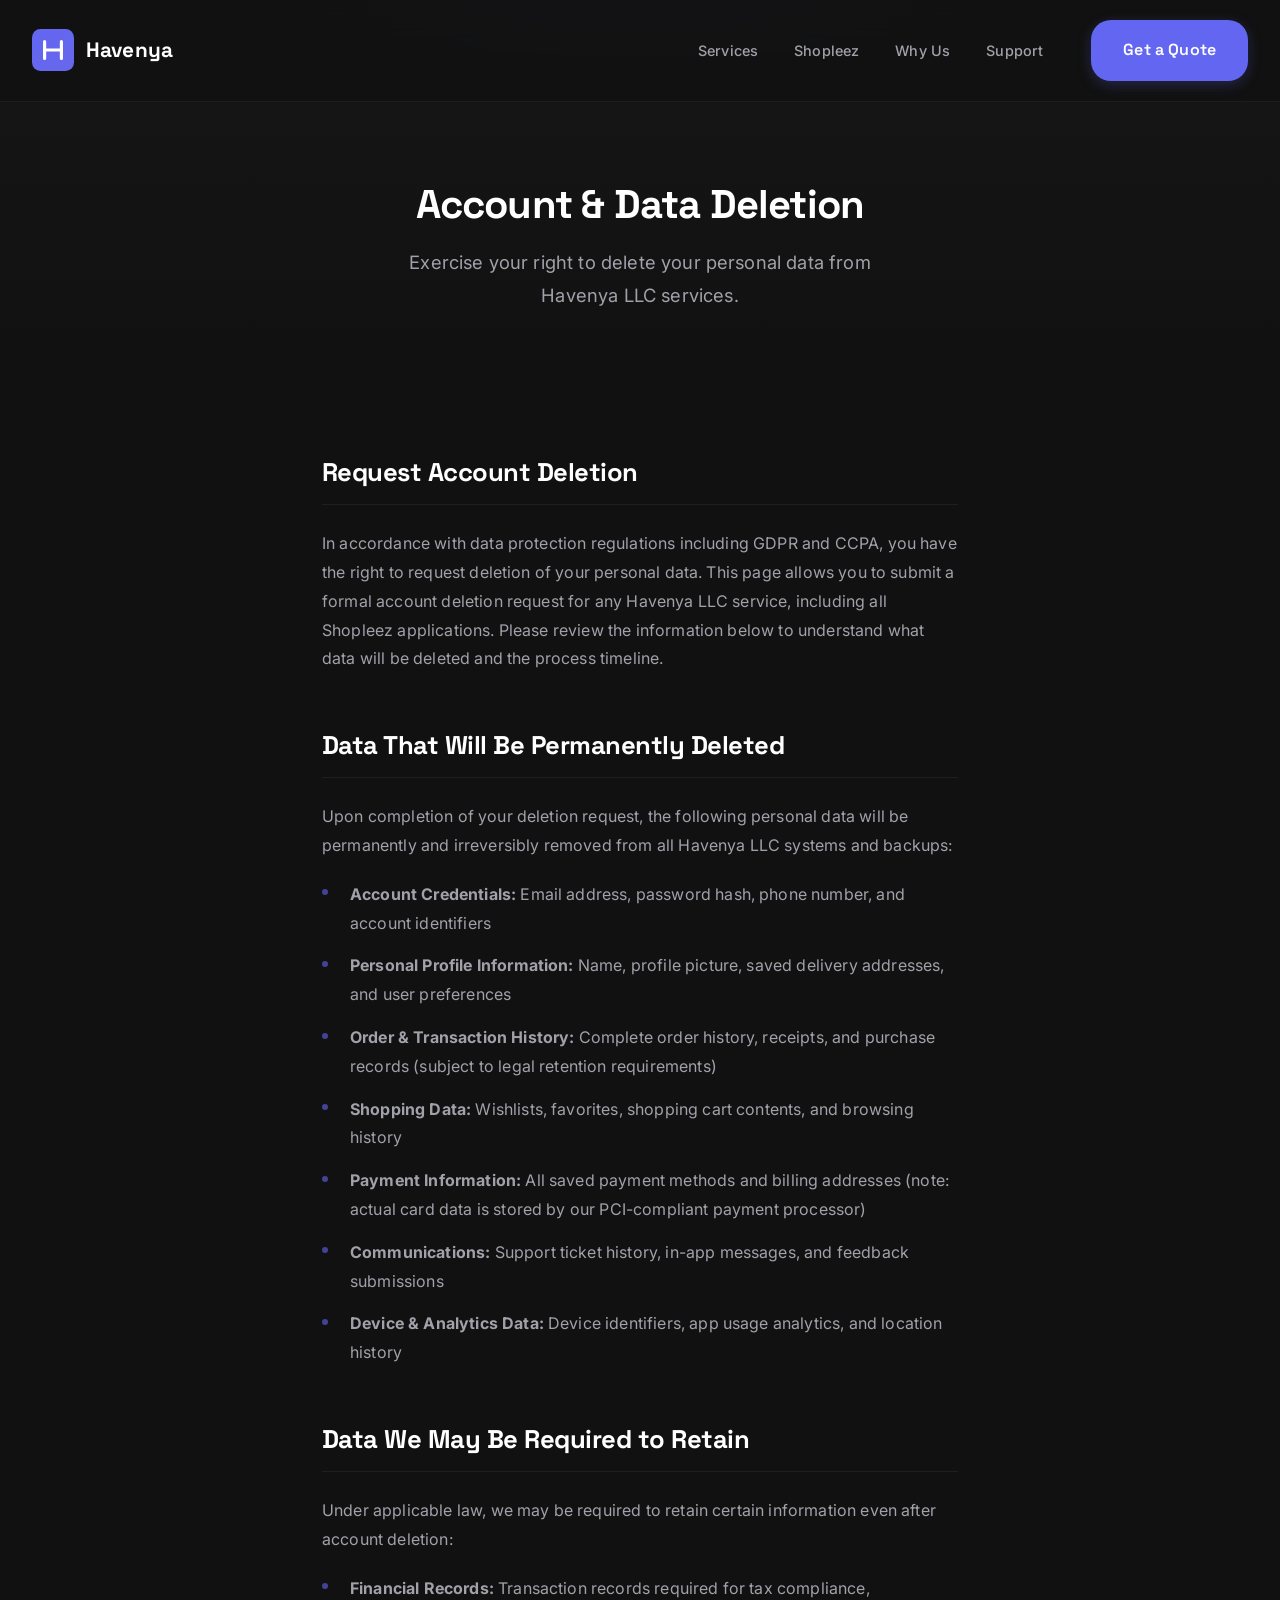
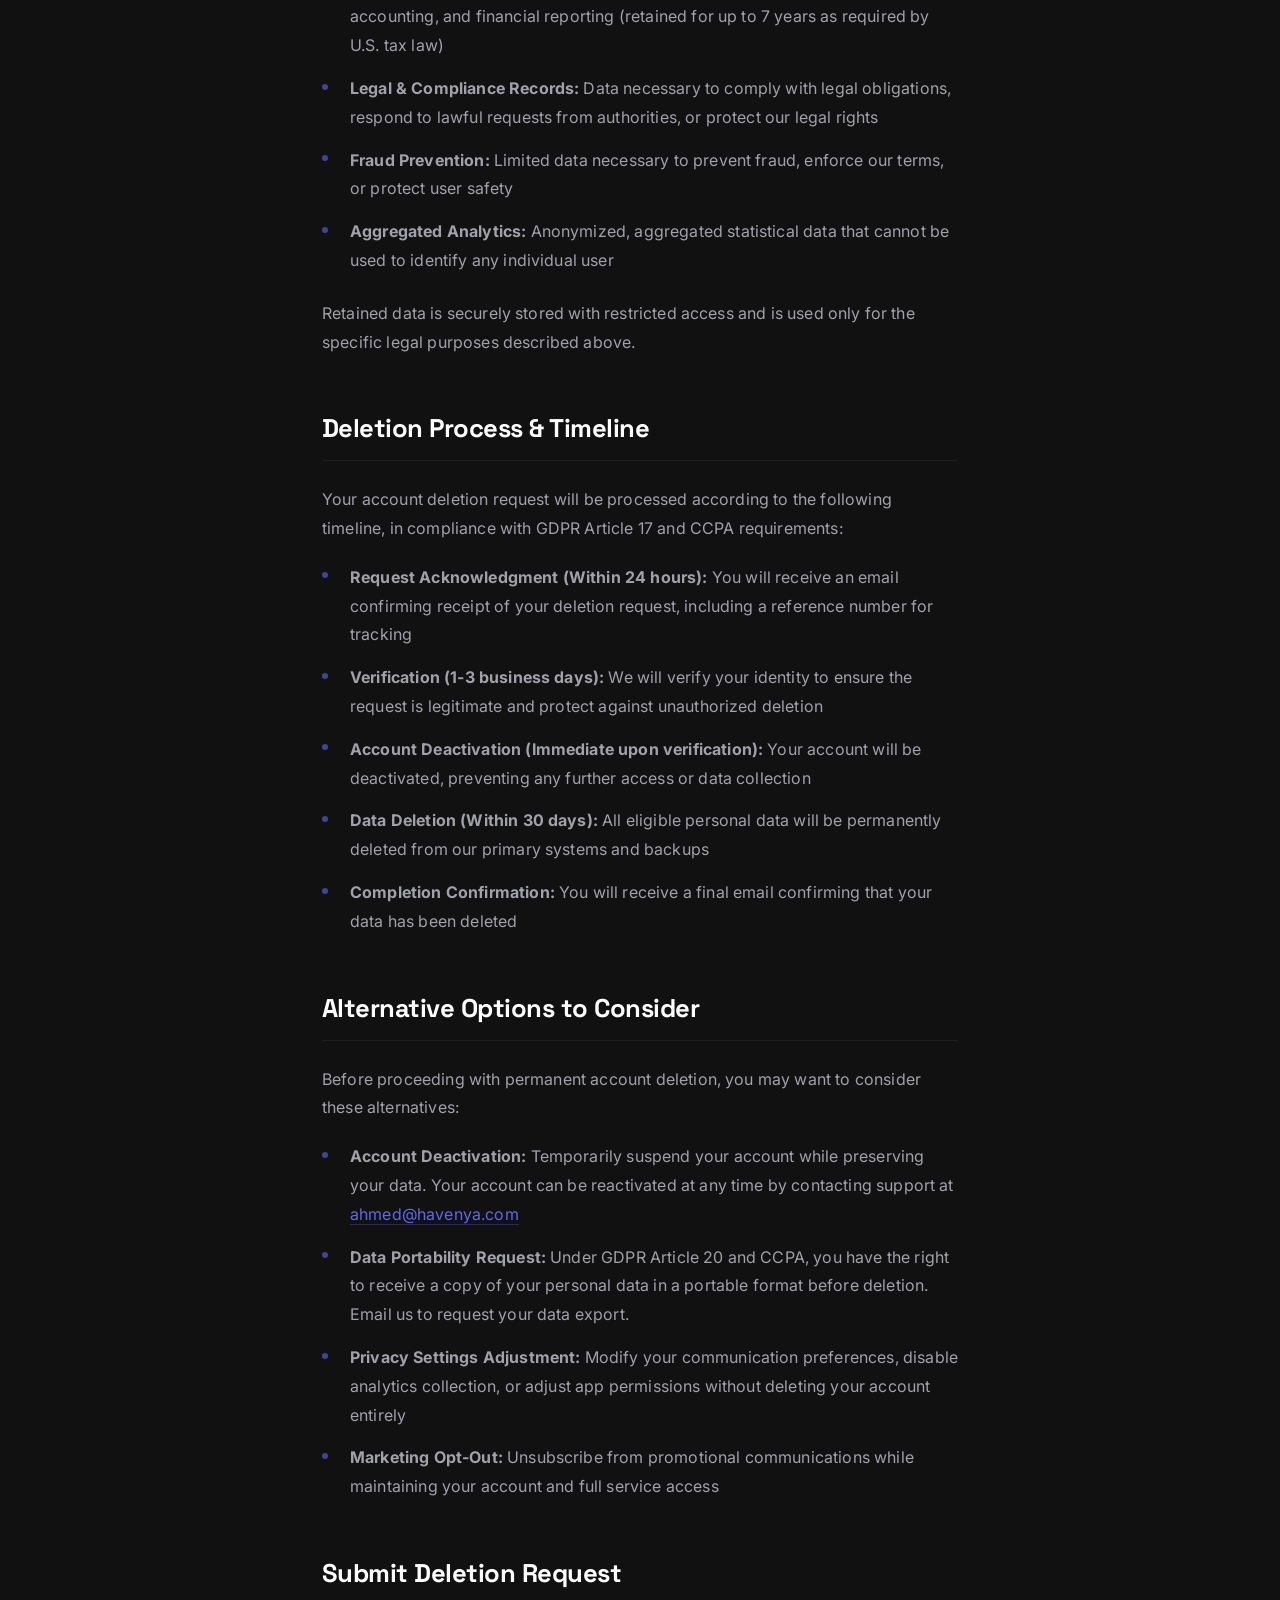
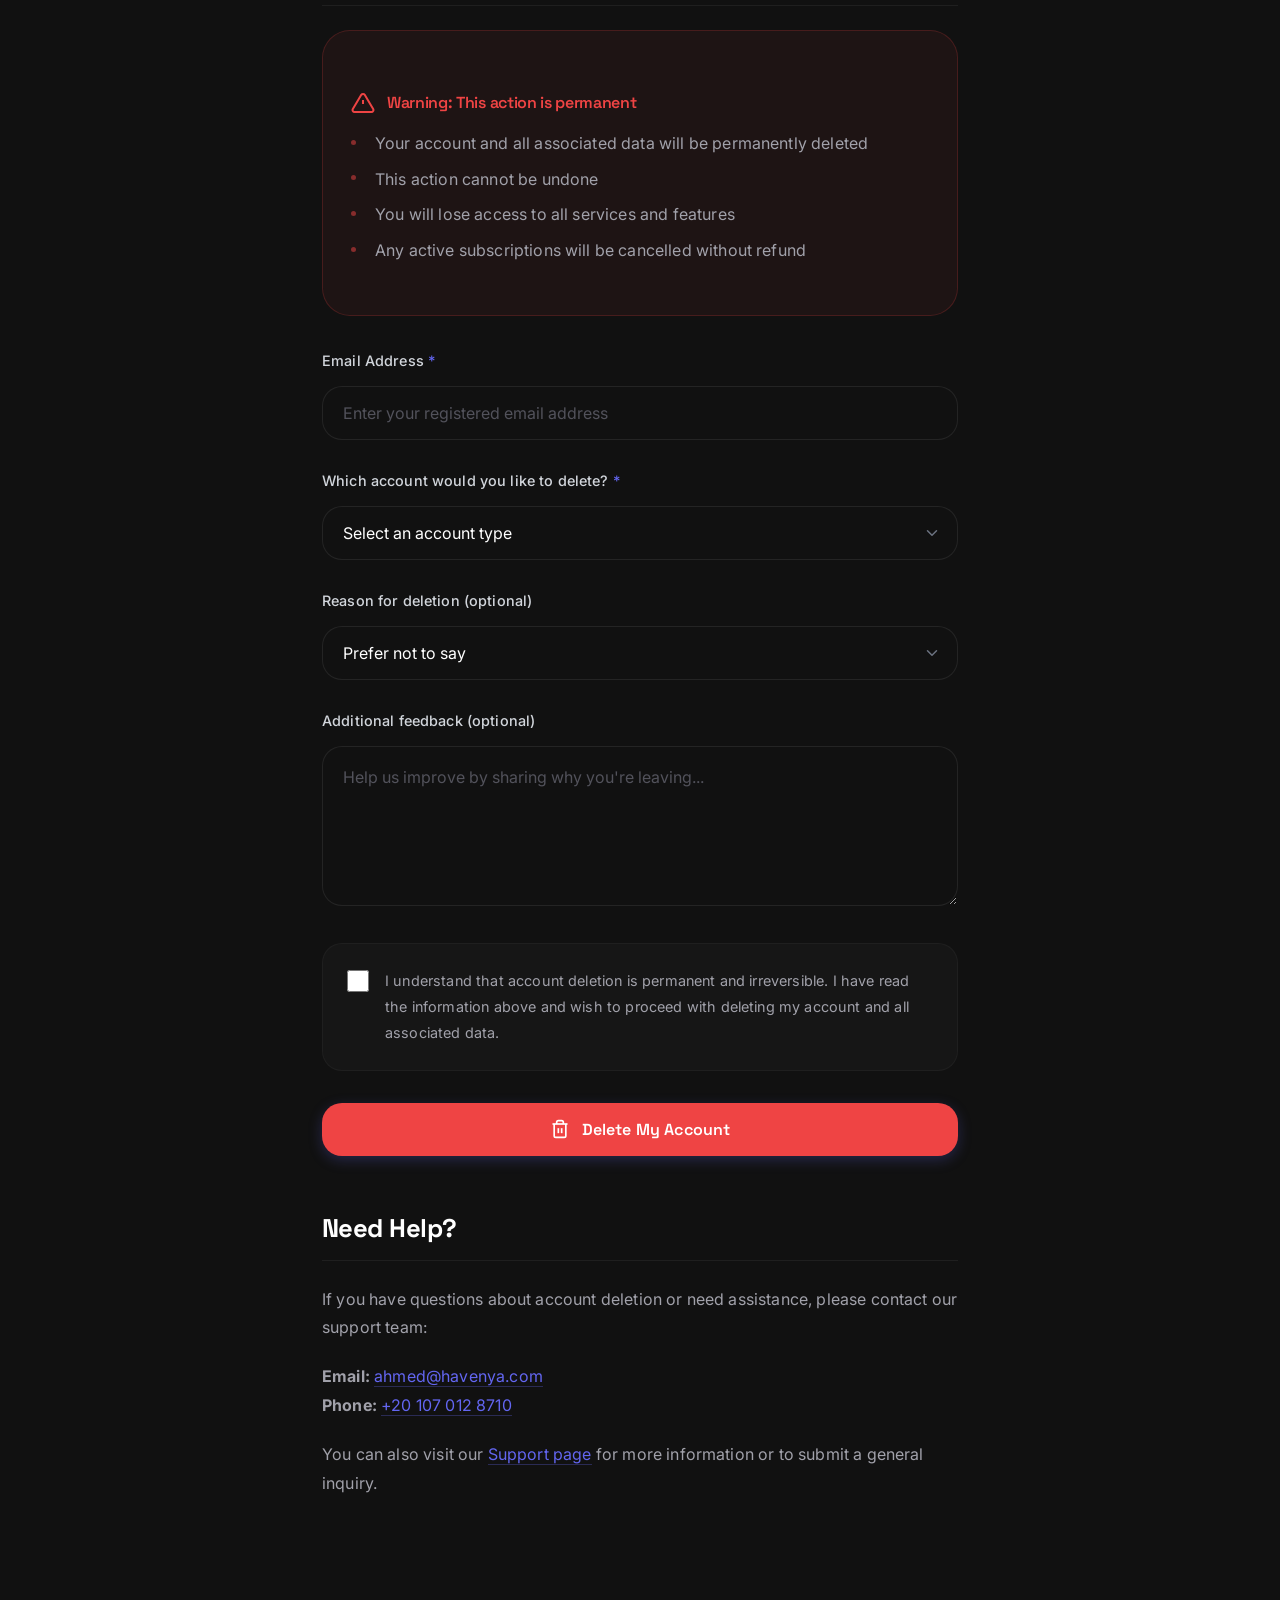
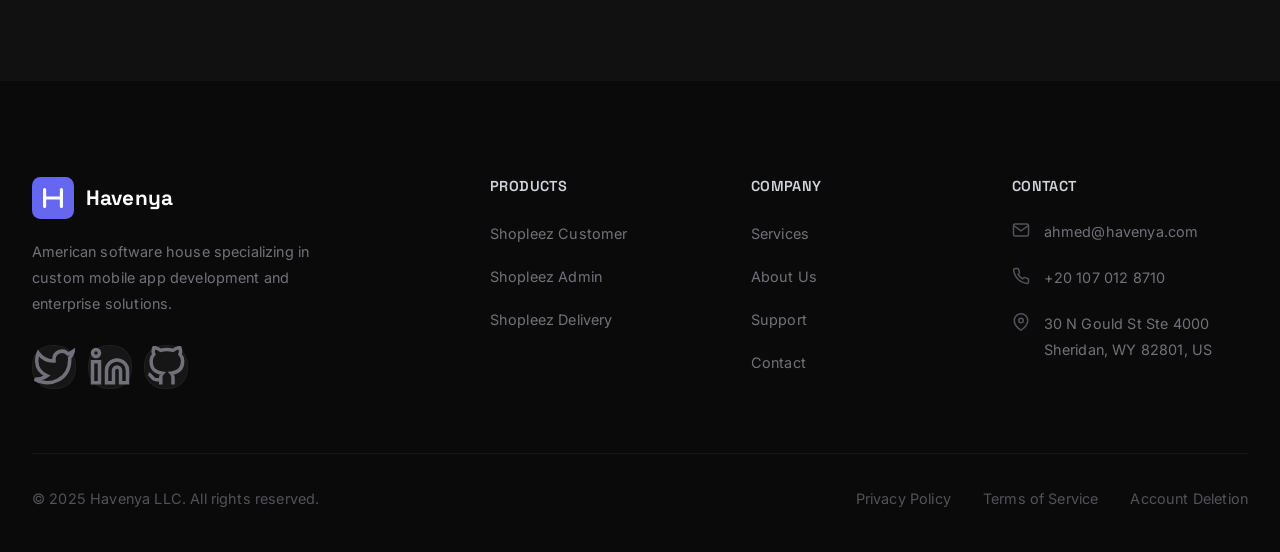
==== commit e77c82db: "Enrich content with professional, App Store/Play Store compliant language - Update index.html with e" ====
--- a/account-deletion.html
+++ b/account-deletion.html
@@ -68,8 +68,8 @@
   <!-- Page Header -->
   <header class="page-header">
     <div class="container">
-      <h1>Account Deletion Request</h1>
-      <p>Request to permanently delete your account and associated data.</p>
+      <h1>Account &amp; Data Deletion</h1>
+      <p>Exercise your right to delete your personal data from Havenya LLC services.</p>
     </div>
   </header>
 
@@ -77,52 +77,56 @@
   <main class="content-page">
     <div class="container" style="max-width: 700px;">
       <section class="content-section">
-        <h2>Delete Your Account</h2>
-        <p>We're sorry to see you go. Use this form to request the deletion of your Havenya or Shopleez account. Please read the information below carefully before submitting your request.</p>
-      </section>
-
-      <section class="content-section">
-        <h2>What Gets Deleted</h2>
-        <p>When you request account deletion, the following data will be permanently removed from our systems:</p>
+        <h2>Request Account Deletion</h2>
+        <p>In accordance with data protection regulations including GDPR and CCPA, you have the right to request deletion of your personal data. This page allows you to submit a formal account deletion request for any Havenya LLC service, including all Shopleez applications. Please review the information below to understand what data will be deleted and the process timeline.</p>
+      </section>
+
+      <section class="content-section">
+        <h2>Data That Will Be Permanently Deleted</h2>
+        <p>Upon completion of your deletion request, the following personal data will be permanently and irreversibly removed from all Havenya LLC systems and backups:</p>
         <ul>
-          <li><strong>Account Information:</strong> Your name, email address, phone number, and password</li>
-          <li><strong>Profile Data:</strong> Profile picture, saved addresses, and preferences</li>
-          <li><strong>Order History:</strong> All past orders, transaction records, and receipts</li>
-          <li><strong>Saved Items:</strong> Wishlists, favorites, and shopping cart contents</li>
-          <li><strong>Payment Methods:</strong> Saved credit card information and billing addresses</li>
-          <li><strong>Communication History:</strong> Messages, support tickets, and feedback</li>
-          <li><strong>App Usage Data:</strong> Analytics, search history, and browsing patterns</li>
-        </ul>
-      </section>
-
-      <section class="content-section">
-        <h2>What We May Retain</h2>
-        <p>Certain information may be retained for legal, regulatory, or legitimate business purposes:</p>
+          <li><strong>Account Credentials:</strong> Email address, password hash, phone number, and account identifiers</li>
+          <li><strong>Personal Profile Information:</strong> Name, profile picture, saved delivery addresses, and user preferences</li>
+          <li><strong>Order &amp; Transaction History:</strong> Complete order history, receipts, and purchase records (subject to legal retention requirements)</li>
+          <li><strong>Shopping Data:</strong> Wishlists, favorites, shopping cart contents, and browsing history</li>
+          <li><strong>Payment Information:</strong> All saved payment methods and billing addresses (note: actual card data is stored by our PCI-compliant payment processor)</li>
+          <li><strong>Communications:</strong> Support ticket history, in-app messages, and feedback submissions</li>
+          <li><strong>Device &amp; Analytics Data:</strong> Device identifiers, app usage analytics, and location history</li>
+        </ul>
+      </section>
+
+      <section class="content-section">
+        <h2>Data We May Be Required to Retain</h2>
+        <p>Under applicable law, we may be required to retain certain information even after account deletion:</p>
         <ul>
-          <li><strong>Transaction Records:</strong> Financial records required for tax and accounting purposes (typically 7 years)</li>
-          <li><strong>Legal Compliance:</strong> Data required to comply with legal obligations, resolve disputes, or enforce agreements</li>
-          <li><strong>Anonymized Data:</strong> Aggregated, anonymized data that cannot be used to identify you</li>
-        </ul>
-      </section>
-
-      <section class="content-section">
-        <h2>Processing Timeline</h2>
-        <p>Your account deletion request will be processed as follows:</p>
+          <li><strong>Financial Records:</strong> Transaction records required for tax compliance, accounting, and financial reporting (retained for up to 7 years as required by U.S. tax law)</li>
+          <li><strong>Legal &amp; Compliance Records:</strong> Data necessary to comply with legal obligations, respond to lawful requests from authorities, or protect our legal rights</li>
+          <li><strong>Fraud Prevention:</strong> Limited data necessary to prevent fraud, enforce our terms, or protect user safety</li>
+          <li><strong>Aggregated Analytics:</strong> Anonymized, aggregated statistical data that cannot be used to identify any individual user</li>
+        </ul>
+        <p>Retained data is securely stored with restricted access and is used only for the specific legal purposes described above.</p>
+      </section>
+
+      <section class="content-section">
+        <h2>Deletion Process &amp; Timeline</h2>
+        <p>Your account deletion request will be processed according to the following timeline, in compliance with GDPR Article 17 and CCPA requirements:</p>
         <ul>
-          <li><strong>Confirmation:</strong> You'll receive an email confirmation within 24 hours of submitting your request</li>
-          <li><strong>Processing:</strong> Your account will be deactivated immediately and data deletion will begin</li>
-          <li><strong>Completion:</strong> All eligible data will be permanently deleted within 30 days</li>
-          <li><strong>Final Notice:</strong> You'll receive a final confirmation email once deletion is complete</li>
-        </ul>
-      </section>
-
-      <section class="content-section">
-        <h2>Alternative Options</h2>
-        <p>Before permanently deleting your account, you may want to consider these alternatives:</p>
+          <li><strong>Request Acknowledgment (Within 24 hours):</strong> You will receive an email confirming receipt of your deletion request, including a reference number for tracking</li>
+          <li><strong>Verification (1-3 business days):</strong> We will verify your identity to ensure the request is legitimate and protect against unauthorized deletion</li>
+          <li><strong>Account Deactivation (Immediate upon verification):</strong> Your account will be deactivated, preventing any further access or data collection</li>
+          <li><strong>Data Deletion (Within 30 days):</strong> All eligible personal data will be permanently deleted from our primary systems and backups</li>
+          <li><strong>Completion Confirmation:</strong> You will receive a final email confirming that your data has been deleted</li>
+        </ul>
+      </section>
+
+      <section class="content-section">
+        <h2>Alternative Options to Consider</h2>
+        <p>Before proceeding with permanent account deletion, you may want to consider these alternatives:</p>
         <ul>
-          <li><strong>Temporary Deactivation:</strong> Deactivate your account temporarily while keeping your data intact. Contact us at <a href="mailto:ahmed@havenya.com">ahmed@havenya.com</a> to request this option.</li>
-          <li><strong>Data Export:</strong> Request a copy of your data before deletion. Contact our support team to receive your data in a portable format.</li>
-          <li><strong>Adjust Settings:</strong> You can modify your privacy settings, notification preferences, or unsubscribe from marketing communications without deleting your account.</li>
+          <li><strong>Account Deactivation:</strong> Temporarily suspend your account while preserving your data. Your account can be reactivated at any time by contacting support at <a href="mailto:ahmed@havenya.com">ahmed@havenya.com</a></li>
+          <li><strong>Data Portability Request:</strong> Under GDPR Article 20 and CCPA, you have the right to receive a copy of your personal data in a portable format before deletion. Email us to request your data export.</li>
+          <li><strong>Privacy Settings Adjustment:</strong> Modify your communication preferences, disable analytics collection, or adjust app permissions without deleting your account entirely</li>
+          <li><strong>Marketing Opt-Out:</strong> Unsubscribe from promotional communications while maintaining your account and full service access</li>
         </ul>
       </section>
 
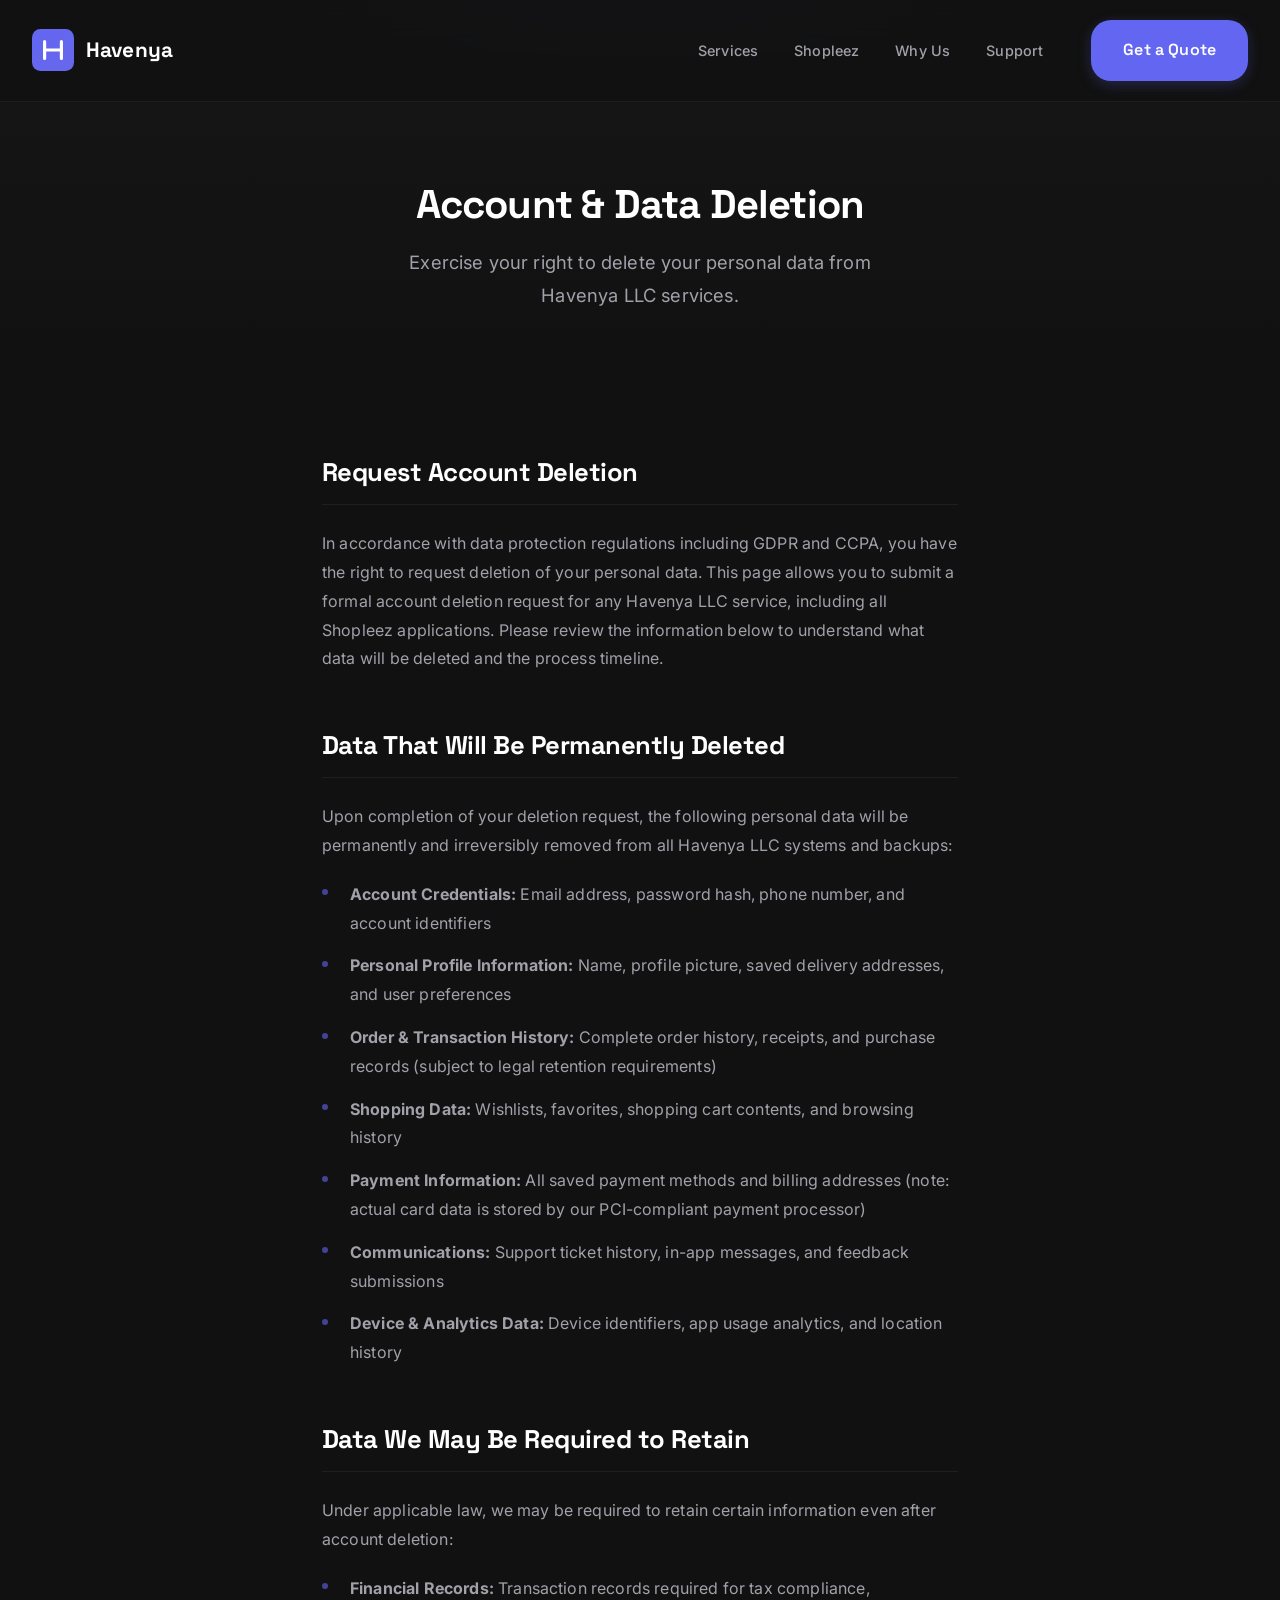
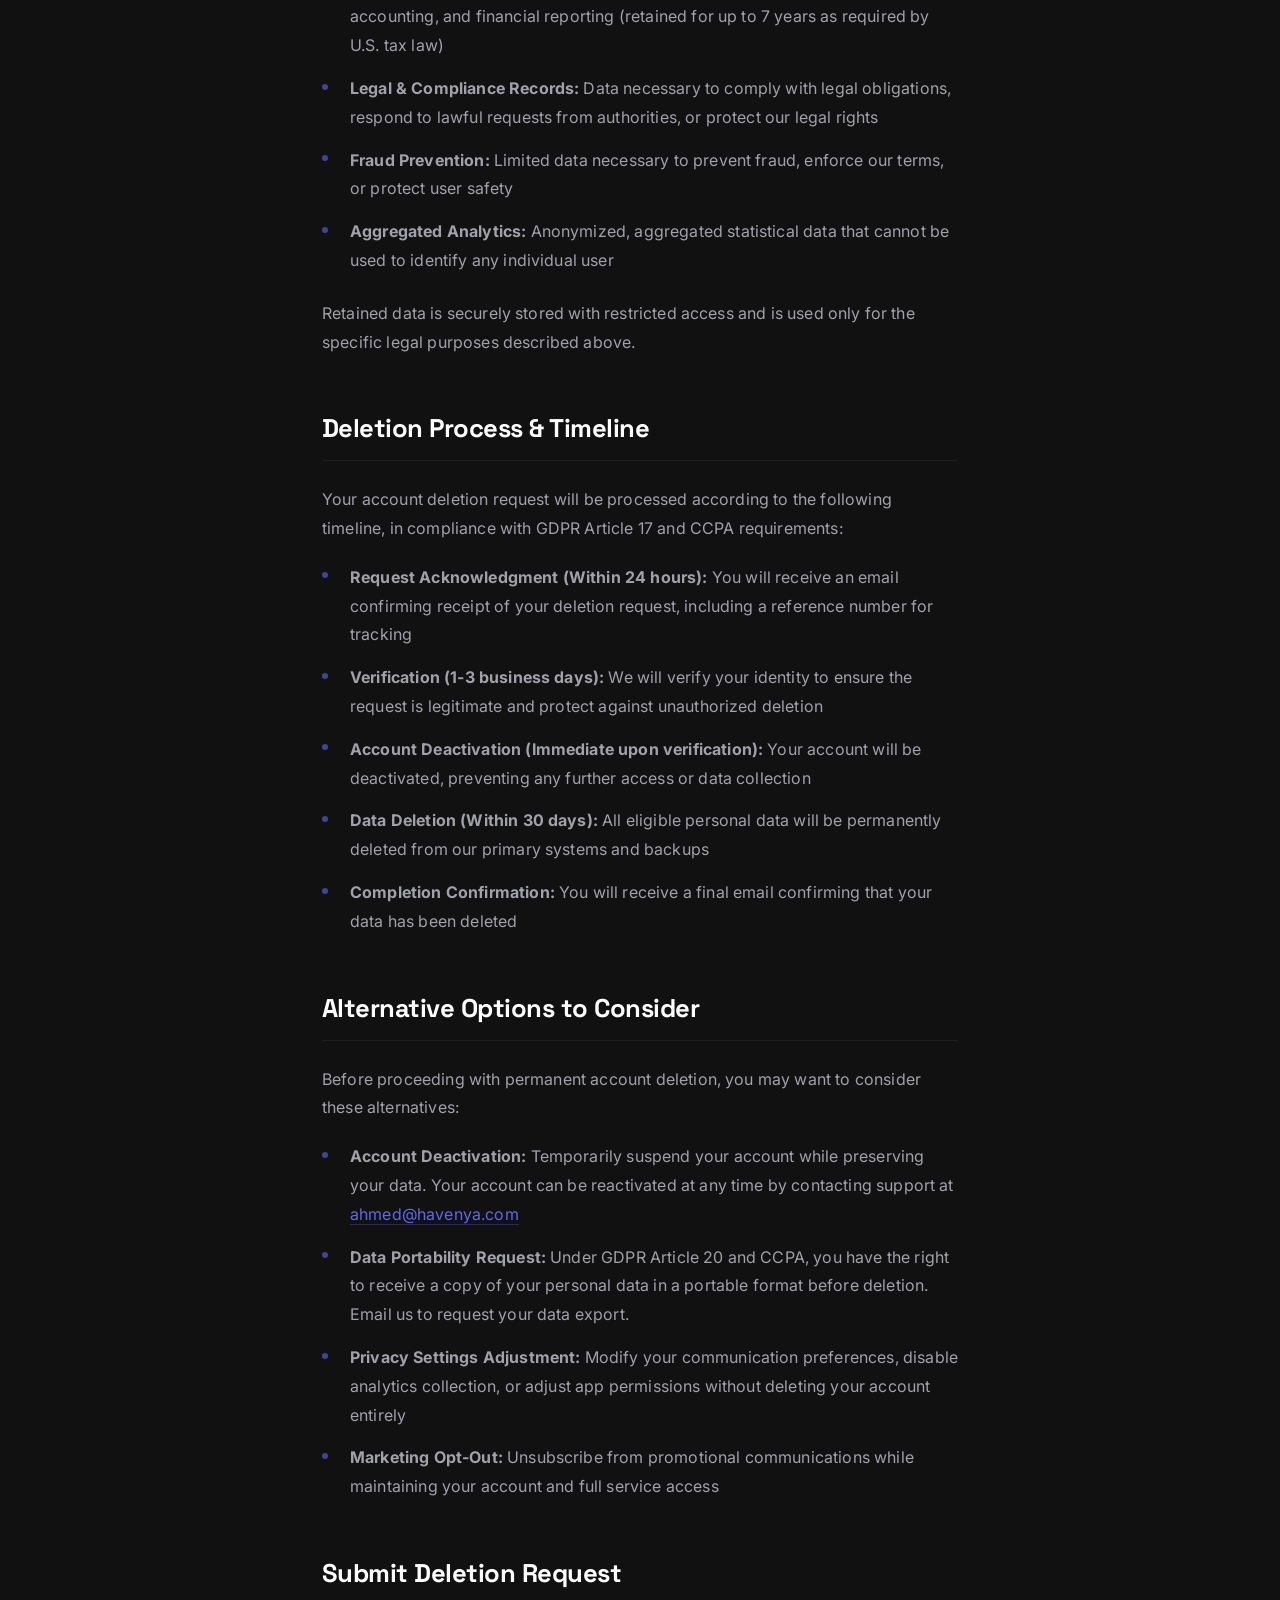
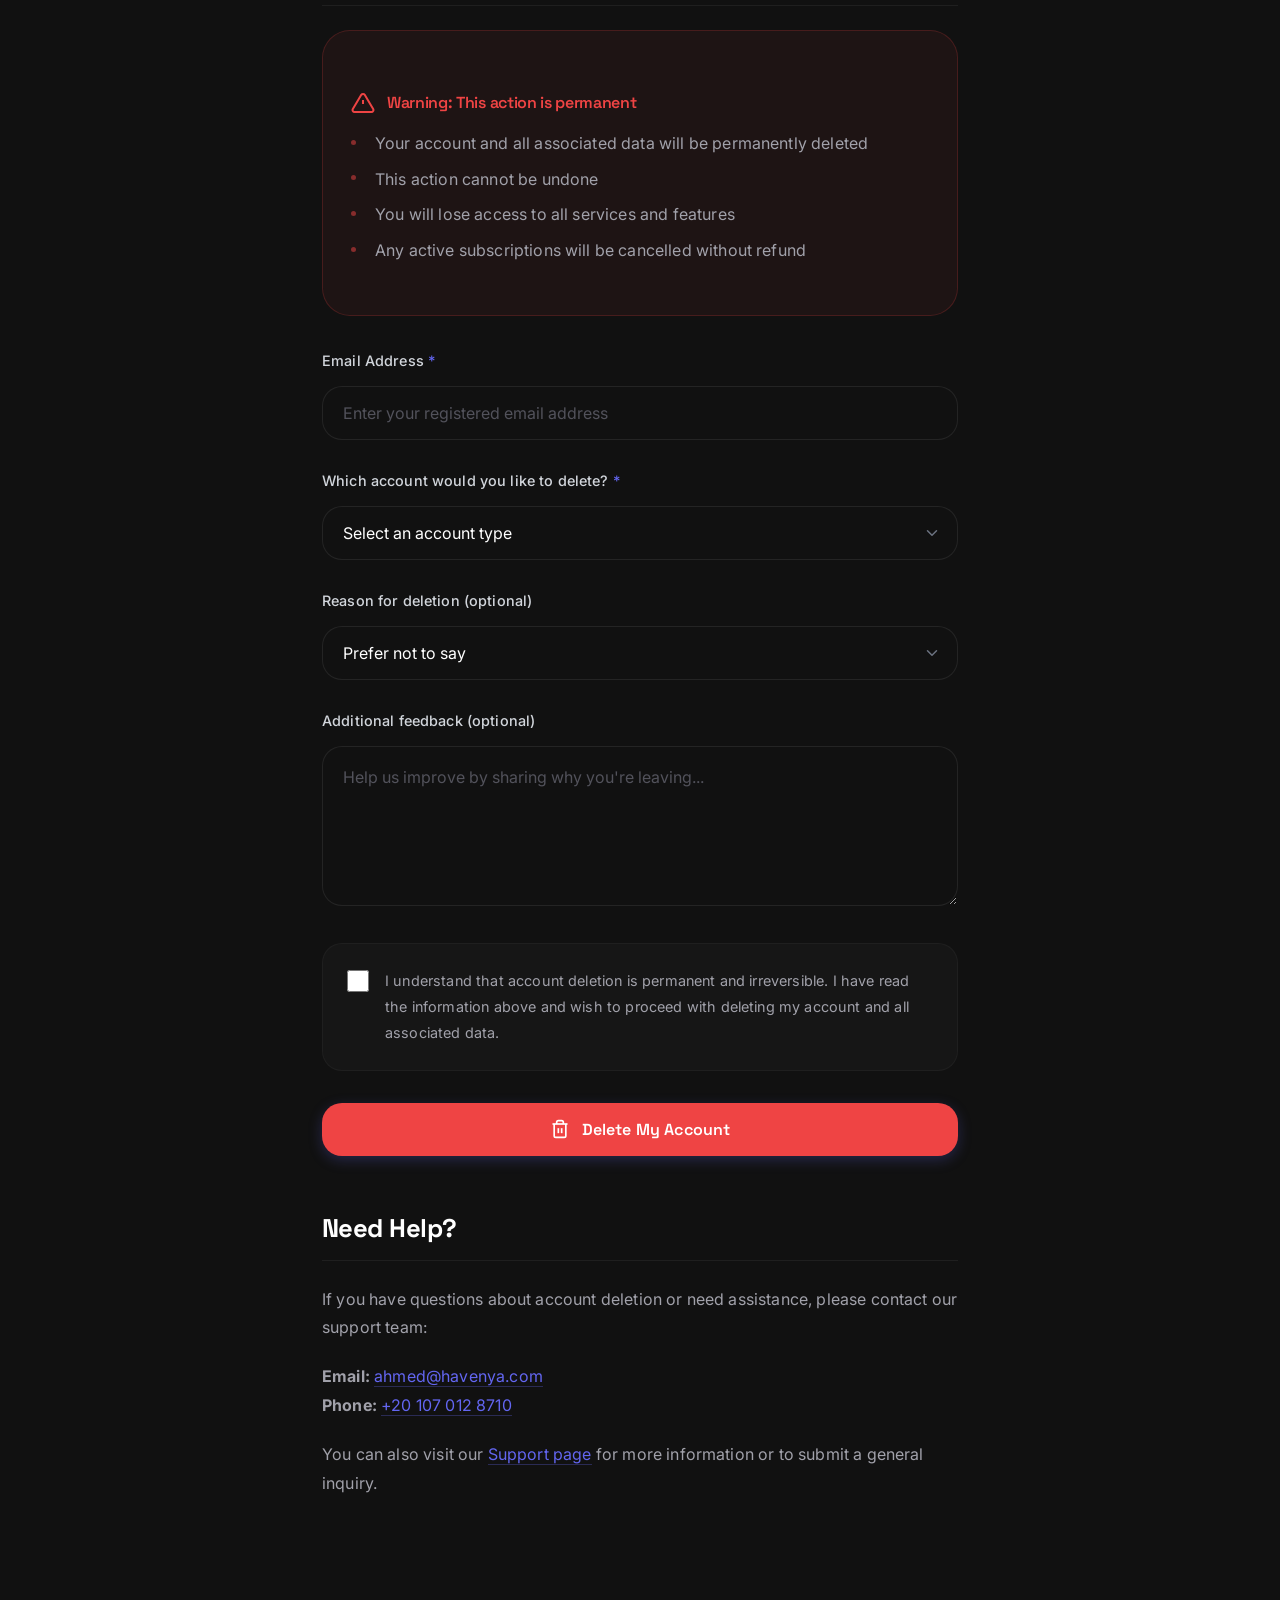
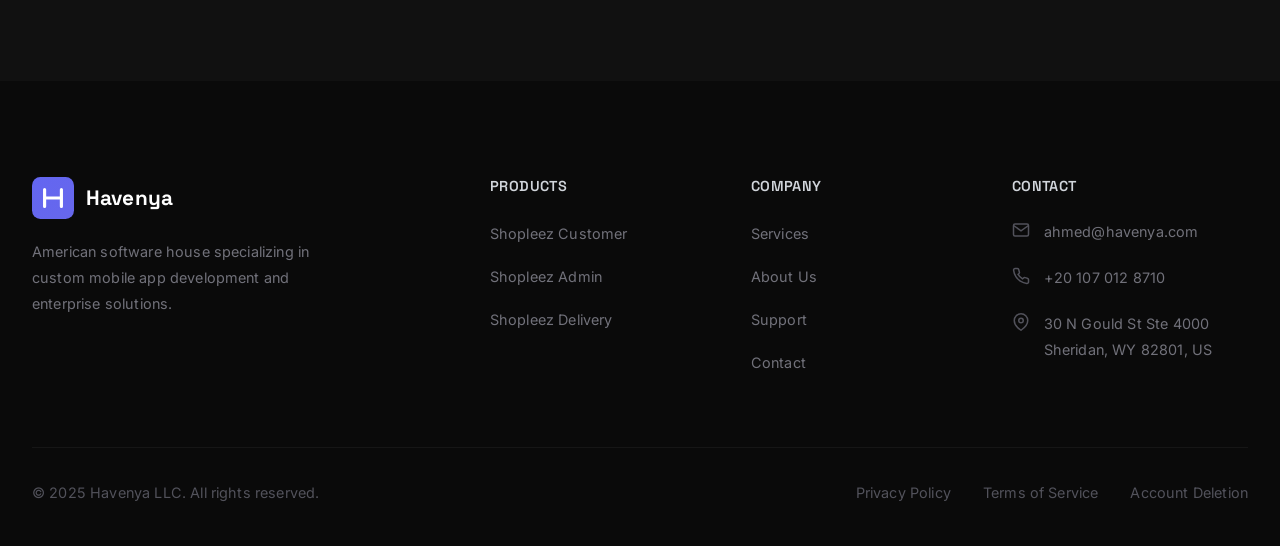
==== commit 09ddc81a: "Remove social media icons from footer" ====
--- a/account-deletion.html
+++ b/account-deletion.html
@@ -143,7 +143,9 @@
           <p>We've received your account deletion request. You'll receive a confirmation email within 24 hours. Your data will be permanently deleted within 30 days.</p>
         </div>
 
-        <form id="deletion-form" action="https://formspree.io/f/your-form-id" method="POST">
+        <form id="deletion-form" name="account-deletion" method="POST" data-netlify="true" netlify-honeypot="bot-field">
+          <input type="hidden" name="form-name" value="account-deletion">
+          <p class="hidden" style="display:none;"><label>Don't fill this out: <input name="bot-field"></label></p>
           <input type="hidden" name="form_type" value="account_deletion">
 
           <div class="deletion-warning">
@@ -245,24 +247,6 @@
             Havenya
           </a>
           <p>American software house specializing in custom mobile app development and enterprise solutions.</p>
-          <div class="footer-social">
-            <a href="https://twitter.com/havenya" aria-label="Twitter" target="_blank" rel="noopener noreferrer">
-              <svg viewBox="0 0 24 24" fill="none" stroke="currentColor" stroke-width="2" aria-hidden="true">
-                <path d="M23 3a10.9 10.9 0 0 1-3.14 1.53 4.48 4.48 0 0 0-7.86 3v1A10.66 10.66 0 0 1 3 4s-4 9 5 13a11.64 11.64 0 0 1-7 2c9 5 20 0 20-11.5a4.5 4.5 0 0 0-.08-.83A7.72 7.72 0 0 0 23 3z"/>
-              </svg>
-            </a>
-            <a href="https://linkedin.com/company/havenya" aria-label="LinkedIn" target="_blank" rel="noopener noreferrer">
-              <svg viewBox="0 0 24 24" fill="none" stroke="currentColor" stroke-width="2" aria-hidden="true">
-                <path d="M16 8a6 6 0 0 1 6 6v7h-4v-7a2 2 0 0 0-2-2 2 2 0 0 0-2 2v7h-4v-7a6 6 0 0 1 6-6z"/>
-                <rect x="2" y="9" width="4" height="12"/><circle cx="4" cy="4" r="2"/>
-              </svg>
-            </a>
-            <a href="https://github.com/havenya" aria-label="GitHub" target="_blank" rel="noopener noreferrer">
-              <svg viewBox="0 0 24 24" fill="none" stroke="currentColor" stroke-width="2" aria-hidden="true">
-                <path d="M9 19c-5 1.5-5-2.5-7-3m14 6v-3.87a3.37 3.37 0 0 0-.94-2.61c3.14-.35 6.44-1.54 6.44-7A5.44 5.44 0 0 0 20 4.77 5.07 5.07 0 0 0 19.91 1S18.73.65 16 2.48a13.38 13.38 0 0 0-7 0C6.27.65 5.09 1 5.09 1A5.07 5.07 0 0 0 5 4.77a5.44 5.44 0 0 0-1.5 3.78c0 5.42 3.3 6.61 6.44 7A3.37 3.37 0 0 0 9 18.13V22"/>
-              </svg>
-            </a>
-          </div>
         </div>
 
         <div class="footer-column">
--- a/css/styles.css
+++ b/css/styles.css
@@ -511,7 +511,7 @@
    ---------------------------------------- */
 .services-grid {
   display: grid;
-  grid-template-columns: repeat(3, 1fr);
+  grid-template-columns: repeat(2, 1fr);
   gap: 2rem;
 }
 
@@ -634,6 +634,14 @@
   position: relative;
   display: flex;
   justify-content: center;
+}
+
+.shopleez-app-image {
+  max-width: 320px;
+  height: auto;
+  max-height: 620px;
+  object-fit: contain;
+  filter: drop-shadow(0 40px 80px rgba(0, 0, 0, 0.4));
 }
 
 .phone-mockup {
--- a/css/responsive.css
+++ b/css/responsive.css
@@ -272,6 +272,11 @@
     border-radius: 40px;
   }
 
+  .shopleez-app-image {
+    max-width: 280px;
+    max-height: 540px;
+  }
+
   .phone-screen {
     border-radius: 32px;
   }
@@ -514,6 +519,11 @@
     width: 220px;
     height: 460px;
     border-radius: 36px;
+  }
+
+  .shopleez-app-image {
+    max-width: 240px;
+    max-height: 480px;
   }
 
   .phone-mockup::before {
